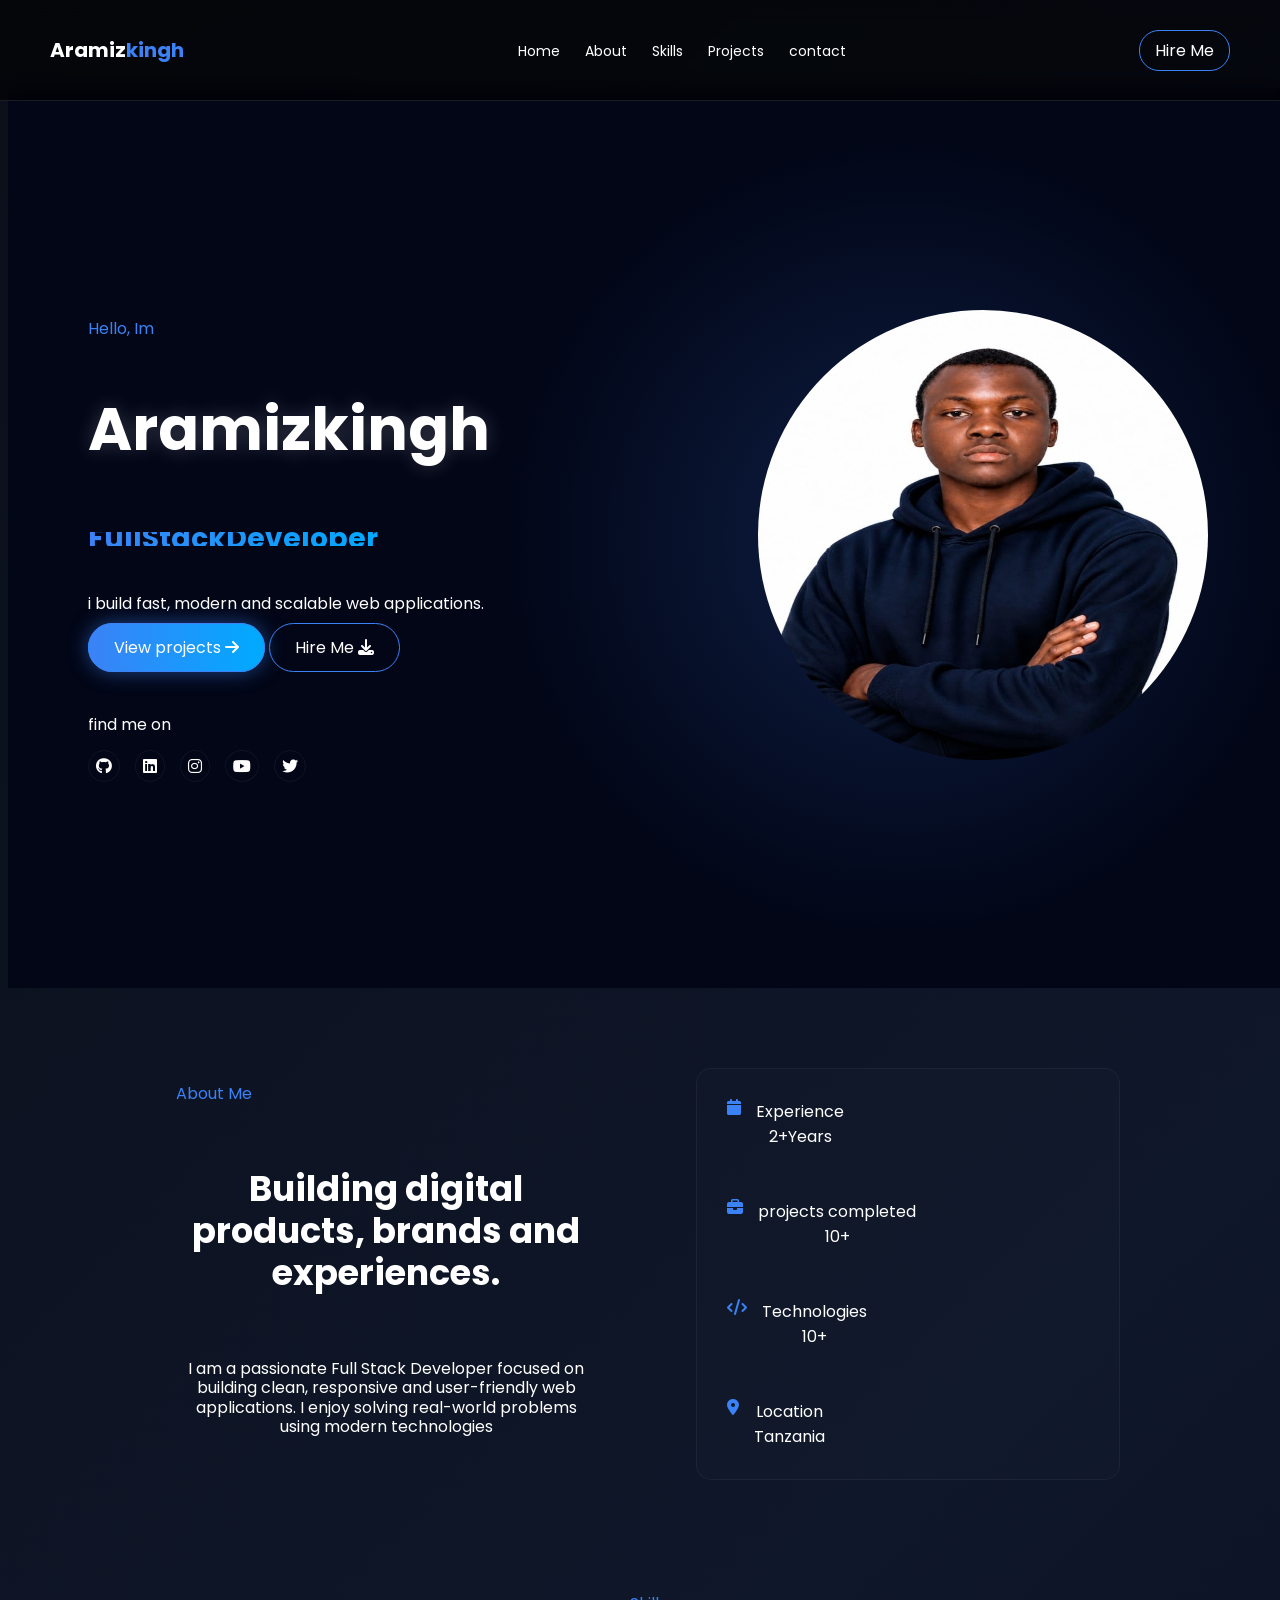
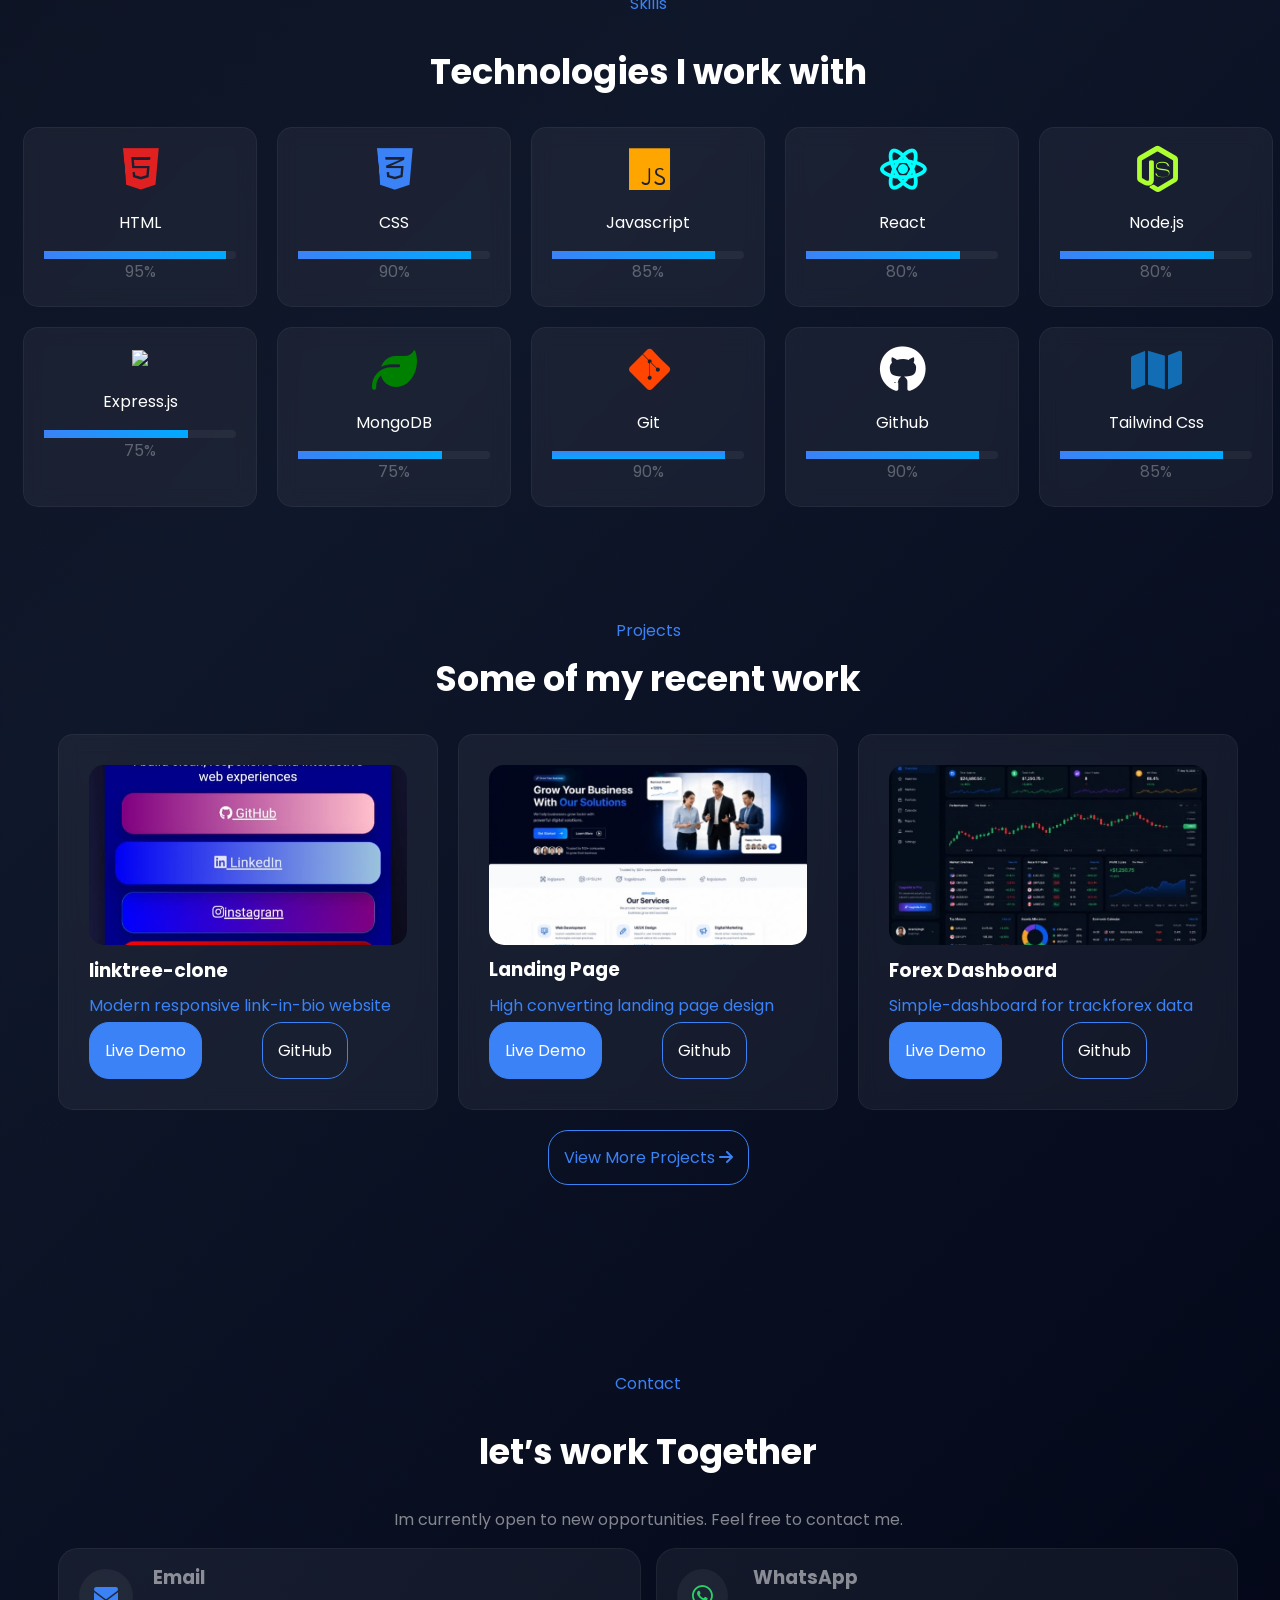
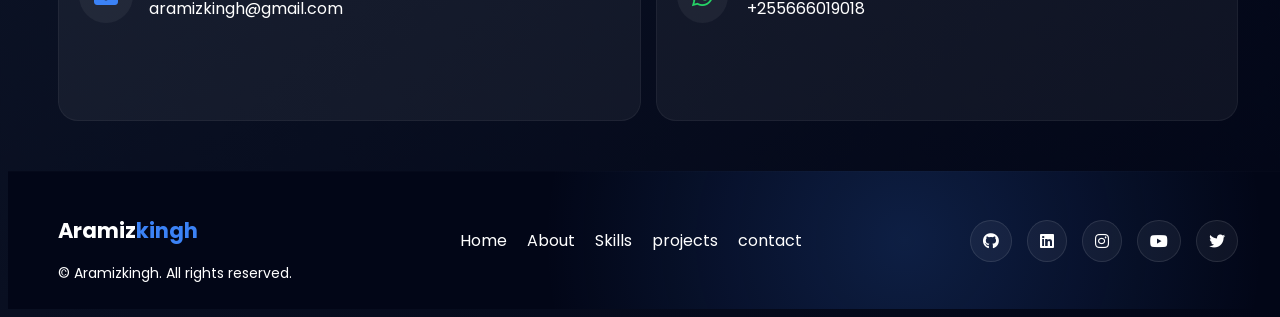
==== index.html @ c366fce4 "modified: index.html,modified:style.css" ====
<!doctype html>
<html lang="en">
    <head>
    <meta charset="UTF-8">
    <meta name="viewport" content="width=device-width, initial-scale=1.0">
    <link rel="stylesheet" href="https://cdnjs.cloudflare.com/ajax/libs/font-awesome/6.5.0/css/all.min.css">
    <title>Aramizkingh portfolio website</title>
    <link rel="stylesheet" href="style.css">
    <link href="https://fonts.googleapis.com/css2?family=Poppins:wght@300;400;600;700&display=swap" rel="stylesheet">
    </head>
<body>
    <!--HEADER SECTION-->
        <header class="navbar">
            <div class="name">
                <h3 id="name-nav">Aramiz<span>kingh</span></h3>
            </div>
            <nav>
                <ul class="links">
                    <li><a href=".hero-content">Home</a></li>
                    <li><a href=".about-Me">About</a></li>
                    <li><a href=".skill-section">Skills</a></li>
                    <li><a href=".projects-section">Projects</a></li>
                    <li><a href=".myContacts">contact</a></li>
                </ul>
            </nav>
            <div class="hireme">
                <a href="#">Hire Me</a>
            </div>
        </header>
    <!--HERO SECTION-->
    <section class="hero-section">
        <div class="hero-content">
            <p id="first">Hello, Im</p>
            <h1>Aramizkingh</h1>
            <h2><span>Full<span>Stack</span>Developer</span></h2>
            <p id="second">i build fast, modern and scalable web applications.</p>
            <div class="buttons">
            <a href=".projects-section" target="_blank" rel="noopener noreferrer" id="view-project">View projects <i class="fas fa-arrow-right"></i></a>
            <a href=".myContacts" target="_blank" rel="noopener noreferrer" id="hire">Hire Me <i class="fas fa-download"></i></a>
            </div>
            <p class="findme">find me on</p>
            <div class="icons">
            <i class="fab fa-github"></i> 
            <i class="fab fa-linkedin"></i>
            <i class="fab fa-instagram"></i>
            <i class="fab fa-youtube"></i>
            <i class="fab fa-twitter"></i>
            </div>
        </div>
        <div id="myphoto">
            <div class="orbit"></div>
            <div class="dot dot1"></div>
            <div class="dot dot2"></div>
            <img src="image/profile.png"  alt="profile photo">
        </div>
    </section>
    <!--ABOUT ME SECTION-->
    <section class="about-Me">
        <div class="aboutMe-information">
            <p id="firstp">About Me</p>
            <h2>Building digital products, brands and experiences.</h2>
            <p id="secondp">I am a passionate Full Stack Developer focused on building clean, responsive and user-friendly web applications. I enjoy solving real-world problems using modern technologies</p>
        </div>
        <div class="addition-information">
            <div id="experience">
                <a href="#"><i class="fas fa-calendar"></i><span>Experience <br> 2+Years</span></a>
            </div>
            <div id="projects completed">
                <a href="#"><i class="fas fa-briefcase"></i><span>projects completed <br>10+</span></a>
            </div>
            <div id="Technologies">
                <a href="#"><i class="fas fa-code"></i><span>Technologies<br> 10+</span></a>
            </div>
            <div id="Location">
                <a href="#"><i class="fas fa-map-marker-alt"></i><span>Location<br> Tanzania</span></a>
            </div>
        </div>
    </section>
    <!--SKILLS SECTION-->
    <section class="skill-section">
        <div class="skills layout">
            <p id="openskills">Skills</p>
            <h2 id="h2">Technologies I work with</h2>
        </div>
        <div class="setOfMySkills">
            <div class="skill">
                <i class="fab fa-html5" id="html"></i>
                <p>HTML</p>
                <div class="progress-bar">
                    <div class="html-progress"></div>
                </div>
                <span class="value">95%</span>
            </div>
            <div class="skill">
                <i class="fab fa-css3-alt" id="css"></i>
                <p>CSS</p>
                <div class="progress-bar">
                    <div class="css-progress"></div>
                </div>
                <span class="value">90%</span>
            </div>
            <div class="skill">
                <i class="fab fa-js" id="js"></i>
                <p>Javascript</p>
                <div class="progress-bar">
                    <div class="js-progress"></div>
                </div>
                <span class="value">85%</span>
            </div>
            <div class="skill">
                <i class="fab fa-react" id="react"></i>
                <p>React</p>
                <div class="progress-bar">
                    <div class="react-progress"></div>
                </div>
                <span class="value">80%</span>
            </div>
            <div class="skill">
                <i class="fab fa-node-js" id="node-js"></i>
                <p>Node.js</p>
                <div class="progress-bar">
                    <div class="nodejs-progress"></div>
                </div>
                <span class="value">80%</span>
            </div>
            <div class="skill">
                <img src="https://cdn.jsdelivr.net/gh/devicons/devicon/icons/express/express-original.svg" width="30" id="express">
                <p>Express.js</p>
                <div class="progress-bar">
                    <div class="expressjs-progress"></div>
                </div>
                <span class="value">75%</span>
            </div>
            <div class="skill">
                <i class="fas fa-leaf" id="mongodb"></i>
                <p>MongoDB</p>
                <div class="progress-bar">
                    <div class="mongodb-progress"></div>
                </div>
                <span class="value">75%</span>
            </div>
            <div class="skill">
                <i class="fab fa-git-alt" id="git-alt"></i>
                <p>Git</p>
                <div class="progress-bar">
                    <div class="g-progress"></div>
                </div>
                <span class="value">90%</span>
            </div>
            <div class="skill">
                <i class="fab fa-github" id="github"></i>
                <p>Github</p>
                <div class="progress-bar">
                    <div class="github-progress"></div>
                </div>
                <span class="value">90%</span>
            </div>
            <div class="skill">
                <i class="fas fa-map" id="tailwind"></i>
                <p>Tailwind Css</p>
                <div class="progress-bar">
                    <div class="tailwind-progress"></div>
                </div>
                <span class="value">85%</span>
            </div>
        </div>
    </section>
    <!--PROJECTS SECTION-->
    <section class="projects-section">
        <p>Projects</p>
        <h2 class="top" >Some of my recent work</h2>
         <div class="MyProjects">
            <div class="project">
                <img src="image/myphoto.jpeg" class="photo">
                <div class="projects-layout">
                    <h3>linktree-clone</h3>
                    <p class="project-p">Modern responsive link-in-bio website</p>
                </div>
                <div class="projects-button">
                    <a href="#" class="livedemo-button">Live Demo</a>
                    <a href="#" id="github-button">GitHub</a>
                </div>
            </div>
            <div class="project">
                <img src="image/landing-page.jpeg" class="photo">
                <div class="projects-layout">
                    <h3>Landing Page</h3>
                    <p class="project-p">High converting landing page design</p>
                </div>
                <div class="projects-button">
                    <a href="#" class="livedemo-button">Live Demo</a>
                    <a href="#" id="github-button">Github</a>
                </div>
            </div>
            <div class="project">
                <img src="image/forex-dashboard.jpeg" class="photo">
                <div class="projects-layout">
                    <h3>Forex Dashboard</h3>
                    <p class="project-p">Simple-dashboard for trackforex data</p>
                </div>
                <div class="projects-button">
                    <a href="#" class="livedemo-button">Live Demo</a>
                    <a href="#" id="github-button">Github</a>
                </div>
            </div>
         </div>
         <div class="moreProjects">
         <a href="#">View More Projects <i class="fas fa-arrow-right"></i></a>
         </div>
    </section>
    <!--CONTACT SECTION-->    
    <section class="myContacts">
        <p id="contactp">Contact</p>
        <div class="contact-layout">
            <h2>let′s work Together</h2>
            <p>Im currently open to new opportunities. Feel free to contact me.</p>
        </div>
        <div class="contact-info">
            <div class="contact">
                <a href="#">
                    <i class="fas fa-envelope" id="envelope"></i>
                <div class="information">
                <h3  id="email">Email</h3>
                <p id="p">aramizkingh@gmail.com</p>
                </div>
                </a>
            </div>
            <div class="contact">
                <a href="#">
                    <i class="fab fa-whatsapp" id="whatsapp"></i>
                <div class="information">
                <h3 id="number">WhatsApp</h3>
                <p id="p">+255666019018</p>
                </div>
                </a>
            </div>
        </div>
    </section>
    <!--FOOTER SECTION-->
    <section class="footer">
        <div class="right-footer">
            <h2>Aramiz<span class="genious">kingh</span></h2>
            <footer>
                &copy Aramizkingh. All rights reserved.
            </footer>
        </div>
        <div class="middle-footer">
            <p>Home</p>
            <p>About</p>
            <p>Skills</p>
            <p>projects</p>
            <p>contact</p>
        </div>
        <div class="footer-icons">
            <i class="fab fa-github" class="icon"></i>
            <i class="fab fa-linkedin" class="icon"></i>
            <i class="fab fa-instagram" class="icon"></i>
            <i class="fab fa-youtube" class="icon"></i>
            <i class="fab fa-twitter" class="icon"></i>
        </div>
    </section>  
</body>
</html>
---- style.css ----
*{
    box-sizing:border-box;
}
body{
    background:linear-gradient(135deg,#0b0f1a,#0f172a,#020617);
    color:white;
    justify-content: center;
    align-items: center;
    overflow-x: hidden;
    text-align: center;
    font-family:'poppins',sans-serif;
    width:100%;
    padding-top: 80px;
}
/*HEADER SECTION*/
.navbar{
    display:flex;
    justify-content: space-between;
    width: 100%;
    position: fixed;
    top:0;
    left:0;
    align-items: center;
    z-index: 1000;
    background: rgba(0,0,0,0.6);
    backdrop-filter: blur(10px);
    padding: 15px 50px;
    border-bottom: 1px solid rgba(255,255,255,0.1);
}
#name-nav{
    font-size:20px;
    font-weight: bold;
    color:white;
}
#name-nav span{
    color:#3b82f6;
}
.links{
    display: flex;
    list-style: none;
    gap:25px
}
.links a{
    text-decoration: none;
    color:white;
    transition: 0.3s;
    font-size:14px;
}
.links a:hover{
    color: #3b82f6;
    text-decoration: underline;
}
.hireme a{
    text-decoration: none;
    color: white;
    border: 1px solid #3b82f6;
    border-radius: 20px;
    padding:8px 15px;
}
.hireme a:hover{
    background-color: #3b82f6;
}
/*HERO SECTION*/
.hero-section{
    position:relative;
    width:100%;
    min-height: 100vh;
    display:flex;
    justify-content: space-between;
    background:radial-gradient(circle at 70% 50%, rgba(59,130,246,0.2),transparent 40%),#020617;
    padding:0 80px;
    align-items: center;
}
.hero-content{
    width: 50%;
    display: flex;
    flex-direction: column;
    align-items: flex-start;
    line-height: 0.5;
    gap: 15px;
    position:relative;
    z-index:2;
}
.hero-content p{
    max-width: 500px;
}
#first{
    color:#3b82f6;
}
.hero-content h1{
    font-size: 60px;
    font-weight: 700;
    color: white;
    text-shadow: 0 0 20px rgba(255,255,255,0.2);
}
.hero-section h2{
    font-size:28px;
    background: linear-gradient(90deg,#3b82f6,#00aaff);
    -webkit-background-clip: text;
    -webkit-text-fill-color: transparent;
}
#second{
    opacity: 70px;
}
.buttons a{
    gap:15px;
    border:1px solid #3b82f6;
    text-decoration: none;
    color:white;
    padding: 12px 25px;
    border-radius: 25px;
}
#view-project{
    color:white;
    background:linear-gradient(90deg,#3b82f6,#00aaff);
    box-shadow: 0 0 20px rgba(59,130,246,0.5);
    transition: 0.3s;
}
#view-project:hover{
    transform: scale(1.05);
}
#hire:hover{
    background-color: #3b82f6;
}
.findme{
    position:relative;
    top:35px;
}
.icons{
    display:flex;
    gap:15px;
    position: relative;
    top:15px;
    margin-top: 10px;
}
.icons i{
    border-radius: 50%;
    border: 1px solid rgba(255,255,255,0.05);
    padding:7px;
}
#myphoto img{
    overflow: hidden;
    width: 450px;
    height: 450px;
    border-radius: 50%;
    position:relative;
}

/*ABOUT ME SECTION*/
.about-Me{
    display:flex;
    justify-content: space-between;
    min-height:100%;
    padding: 80px 10%;
    max-width: 1200px;
    margin:auto;
    gap:100px;
}
.aboutMe-information{
    width:50%;
    display: flex;
    flex-direction: column;
    align-items: flex-start;
    line-height: 1.2;
    gap:20px;
}
.aboutMe-information h2{
font-size: 35px;
}
#firstp{
    color:#3b82f6;
}
.addition-information {
    display: flex;
    flex-direction:column;
    align-items:flex-start;
    gap:20px;
    background: rgba(255,255,255,0.01);
    backdrop-filter: blur(0px);
    -webkit-backdrop-filter:blur(80px);
    border-radius: 15px;
    padding: 15px;
    width: 50%;
    height: 50%;
    border:1px solid rgba(255,255,255,0.05);
}
.addition-information a{
    display: flex;
    gap: 15px;
    padding: 15px;
    text-decoration: none;
    color:#3b82f6;
}
span{
    color:white;
}
/*SKILLS SECTION*/
.skill-section{
    height: 100%;
    padding: 15px;
}
#openskills{
    color:#3b82f6;
}
.setOfMySkills{
    display:grid;
    grid-template-columns:repeat(5,1fr);
    gap: 20px;
}
.skill{
    background: rgba(255,255,255,0.05);
    backdrop-filter: blur(10px);
    padding:20px;
    border-radius: 15px;
    text-align: center;
    color:white;
    border: 1px solid rgba(255,255,255,0.05);
    min-height: 180px;
}
#h2{
    font-size: 35px;
}
#html{
    color: rgb(225, 33, 33);
    font-size: 45px;
    font-weight: bolder;
}
#css{
    color:#3b82f6;
    font-size: 45px;
    font-weight: bolder;
}
#js{
    color:orange;
    font-size: 45px;
    font-weight: bolder;
}
#react{
    color:aqua;
    font-size: 45px;
    font-weight: bolder;
}
#node-js{
    color:greenyellow;
    font-size: 45px;
    font-weight: bolder;
}
 #mongodb{
    color: green;
    font-size: 45px;
    font-weight: bolder;
 }
 #git-alt{
    color:orangered;
    font-size:45px;
    font-weight:bolder;
 }
 #github{
    color:white;
    font-size:45px;
    font-weight:bolder;
 }
 #tailwind{
    color:rgba(19, 114, 188, 0.952);
    font-size:45px;
    font-weight: bolder;
 }
 .progress-bar{
    width:100%;
    height:8px;
    background: rgba(255,255,255,0.05);
    border-radius:20px;
 }
 .html-progress{
    background:linear-gradient(90deg,#3b82f6,#00aaff);
    height: 100%;
    width:95%
 }
 .css-progress{
    background:linear-gradient(90deg,#3b82f6,#00aaff);
    height:100%;
    width:90%;
 }
 .js-progress{
    background:linear-gradient(90deg,#3b82f6,#00aaff);
    height:100%;
    width:85%;
 }
 .react-progress{
    background:linear-gradient(90deg,#3b82f6,#00aaff);
    height:100%;
    width:80%;
 }
 .nodejs-progress{
    background:linear-gradient(90deg,#3b82f6,#00aaff);
    height:100%;
    width:80%;
 }
 .expressjs-progress{
    background:linear-gradient(90deg,#3b82f6,#00aaff);
    height:100%;
    width:75%;
 }
 .mongodb-progress{
    background:linear-gradient(90deg,#3b82f6,#00aaff);
    height:100%;
    width:75%;
 }
 .g-progress{
    background:linear-gradient(#3b82f6,#00aaff);
    height:100%;
    width:90%;
 }
 .github-progress{
    background: linear-gradient(90deg,#3b82f6,#00aaff);
    height: 100%;
    width:90%;
 }
 .tailwind-progress{
    background:linear-gradient(90deg,#3b82f6,#00aaff);
    height: 100%;
    width: 85%;
 }
 .value{
    color:rgba(255,255,255,0.3);
 }
 /*PROJECT SECTION*/
 .projects-section p{
    color:#3b82f6;
 }
 .projects-section h2{
    font-size:35px;
 }
 .project{
    position: relative;
    background: rgba(255,255,255,0.05);
    backdrop-filter: blur(10px);
    padding:30px;
    border-radius:15px;
    border:1px solid rgba(255,255,255,0.05);
    bottom: 20px;
 }
 .MyProjects{
    display: grid;
    grid-template-columns: repeat(3,1fr);
    gap:20px;
 }
 .projects-button a{
    text-decoration: none;
    color: white;
    border:1px solid #3b82f6;
    border-radius: 20px;
    padding: 15px;
 }
 .projects-button{
    display: flex;
    gap: 60px;
 }
 .projects-layout{
    display:flex;
    flex-direction: column;
    align-items: flex-start;
    line-height: 0;
 }
 .moreProjects a{
    text-decoration:none;
    color:#3b82f6;
    border:solid 1px #3b82f6;
    border-radius:20px;
    padding:15px;
 }
 .moreProjects{
    position: relative;
    margin-top: 30px;
    bottom: 15px;
 }
.projects-section{
    margin-top: 30px;
    padding: 50px;
}
.livedemo-button{
    background-color: #3b82f6;
    padding: 15px;
    border-radius: 20px;
}
.photo{
    width:100%;
    border-radius: 15px;
    height: 180px;
    object-fit: cover;
}
.top{
    position: relative;
    bottom:20px;
}
/*CONTACT SECTION*/
.myContacts{
    margin-top: 70px;
    padding: 50px;
}
#contactp{
    color: #3b82f6;
}
.contact-layout h2{
    font-size:35px;
    text-align: center;
}
.contact-layout p{
    color:rgba(255,255,255,0.5);
    opacity: 0.7px;
    text-align: center;
}
.contact a{
    background: rgba(255,255,255,0.05);
    display: flex;
    flex-direction: column;
    align-items: flex-start;
    color: white;
    text-decoration: none;
    padding: 20px;
    border-radius: 20px;
    border:1px solid rgba(255,255,255,0.05);

}
.contact-info{
    display: grid;
    grid-template-columns: repeat(2,1fr);
    gap:15px;
}
#envelope,#whatsapp{
font-size: 24px;
padding: 15px;
border-radius: 50%;
background: rgba(255,255,255,0.05);
position: relative;
}
#envelope{
    color:#3b82f6;
}
#whatsapp{
    color:#25d366;
}
.information{
    position: relative;
    text-align: center;
    padding-left: 70px;
    bottom: 70px;
    line-height: 0.7;
}
#email{
    padding-right: 135px;
    color: rgba(255,255,255,0.5);
}
#number{
    color: rgba(255,255,255,0.5);
}
/*FOOTER SECTION*/
.right-footer{
    display:flex;
    flex-direction: column;
    align-items: flex-start;
    margin-bottom: 0;
    justify-content: left;
    font-size: 14px;
}
.middle-footer{
    display: flex;
    gap:20px;
    justify-content: center;
    margin-bottom: 0;
    text-align: center;
}
.footer{
    backdrop-filter: blur(10px);
    border-top: 1px solid rgba(255,255,255,0.01);
    display: flex;
    justify-content: space-between;
    bottom: 0;
    padding: 25px 50px;
    margin-bottom: 0; background:radial-gradient(circle at 70% 50%, rgba(59,130,246,0.2),transparent 40%),#020617;
    align-items: center;
}
.genious{
    color:#3b82f6;
}
.footer-icons{
    display: flex;
    gap:15px;
}
.footer-icons i{
    border-radius: 50%;
    background: rgba(255,255,255,0.05);
    border:1px solid rgba(255,255,255,0.1);
    padding: 12px;
    font-size: 16px;
}
/*RESPONSIVENESS-DESIGN*/
@media(max-width:768px){
    /*navbar*/
    .navbar{
        flex-wrap: wrap;
        padding:5px 10px;
        flex-direction: column;
        width: 100%;
        line-height: 1px;
    }
    #name-nav{
        position:relative;
        right:95px;
    }
    .hireme a{
        position:relative;
        bottom: 56px;
        left: 137px;
        overflow:hidden;
    }
    /*HERO SECTION*/
    .hero-section{
        flex-wrap: wrap;
        padding:20px;
        height: 40vh;
    }
    .hero-content{
        gap:2px;
        display: flex;
        flex-direction: column;
    }
    .hero-content h1{
        font-size:30px;
    }
    .hero-content h2{
        position:relative;
        font-size:20px;
        font-family: sans-serif;
        bottom:20px;
    }
    #second{
        position:relative;
        bottom: 40px;
        line-height: 1.2;
    }
    .buttons a{
        display: grid;
    }
    #hire{
        position:relative;
        left:170px;
        bottom:65px;
    }
    #myphoto img{
        position:relative;
        width: 200px;
        bottom:500px;
        left:200px;
    }
    /*ABOUT-ME SECTION*/
    .about-Me{
        flex-wrap:wrap;
        padding: 20px 5%;
    }
    .aboutMe-information{
        position: relative;
        width: 100%;
    }
    .addition-information{
        width: 100%;
    }
    /*SKILLS SECTION*/
    .setOfMySkills{
        display: grid;
        grid-template-columns: repeat(2,1fr);
    }
    /*PROJECTS SECTION*/
    .MyProjects{
        display:grid;
        grid-template-columns:1fr;
    } 
    .project-p{
        line-height:1.1;
    } 
    .project{
        width:300px;
    }
    /*CONTACT SECTION*/
    .myContacts{
        padding: 10px;
        margin-top:30px;
    }
    .contact a{
        padding: 0.1px;
    }
    .contact-info{
        display: grid;
        grid-template-columns: 1fr;
        width: 95%;
    }
    /*FOOTER SECTION*/
    .footer{
        padding:5px 10px;
        flex-wrap: wrap;
        line-height: 0.5;
        font-size: xx-small;
    }
    .footer-icons{
        gap:9px;
    }
    .footer-icons i{
        position:relative;
        font-size:7px;
        padding: 6px;
        left: 200px;
    }
    .right-footer{
        position:relative;
        top: 20px;
        font-size: 7px;
    }
    .middle-footer{
        position: relative;
        right:70px;
    }
    #envelope,#whatsapp{
        position:relative;
        top:20px;
        left:10px;
    }
    #email,#number{
        position:relative;
        top:20px;
    }
    #p{
        position:relative;
        top:20px;
    }
    }
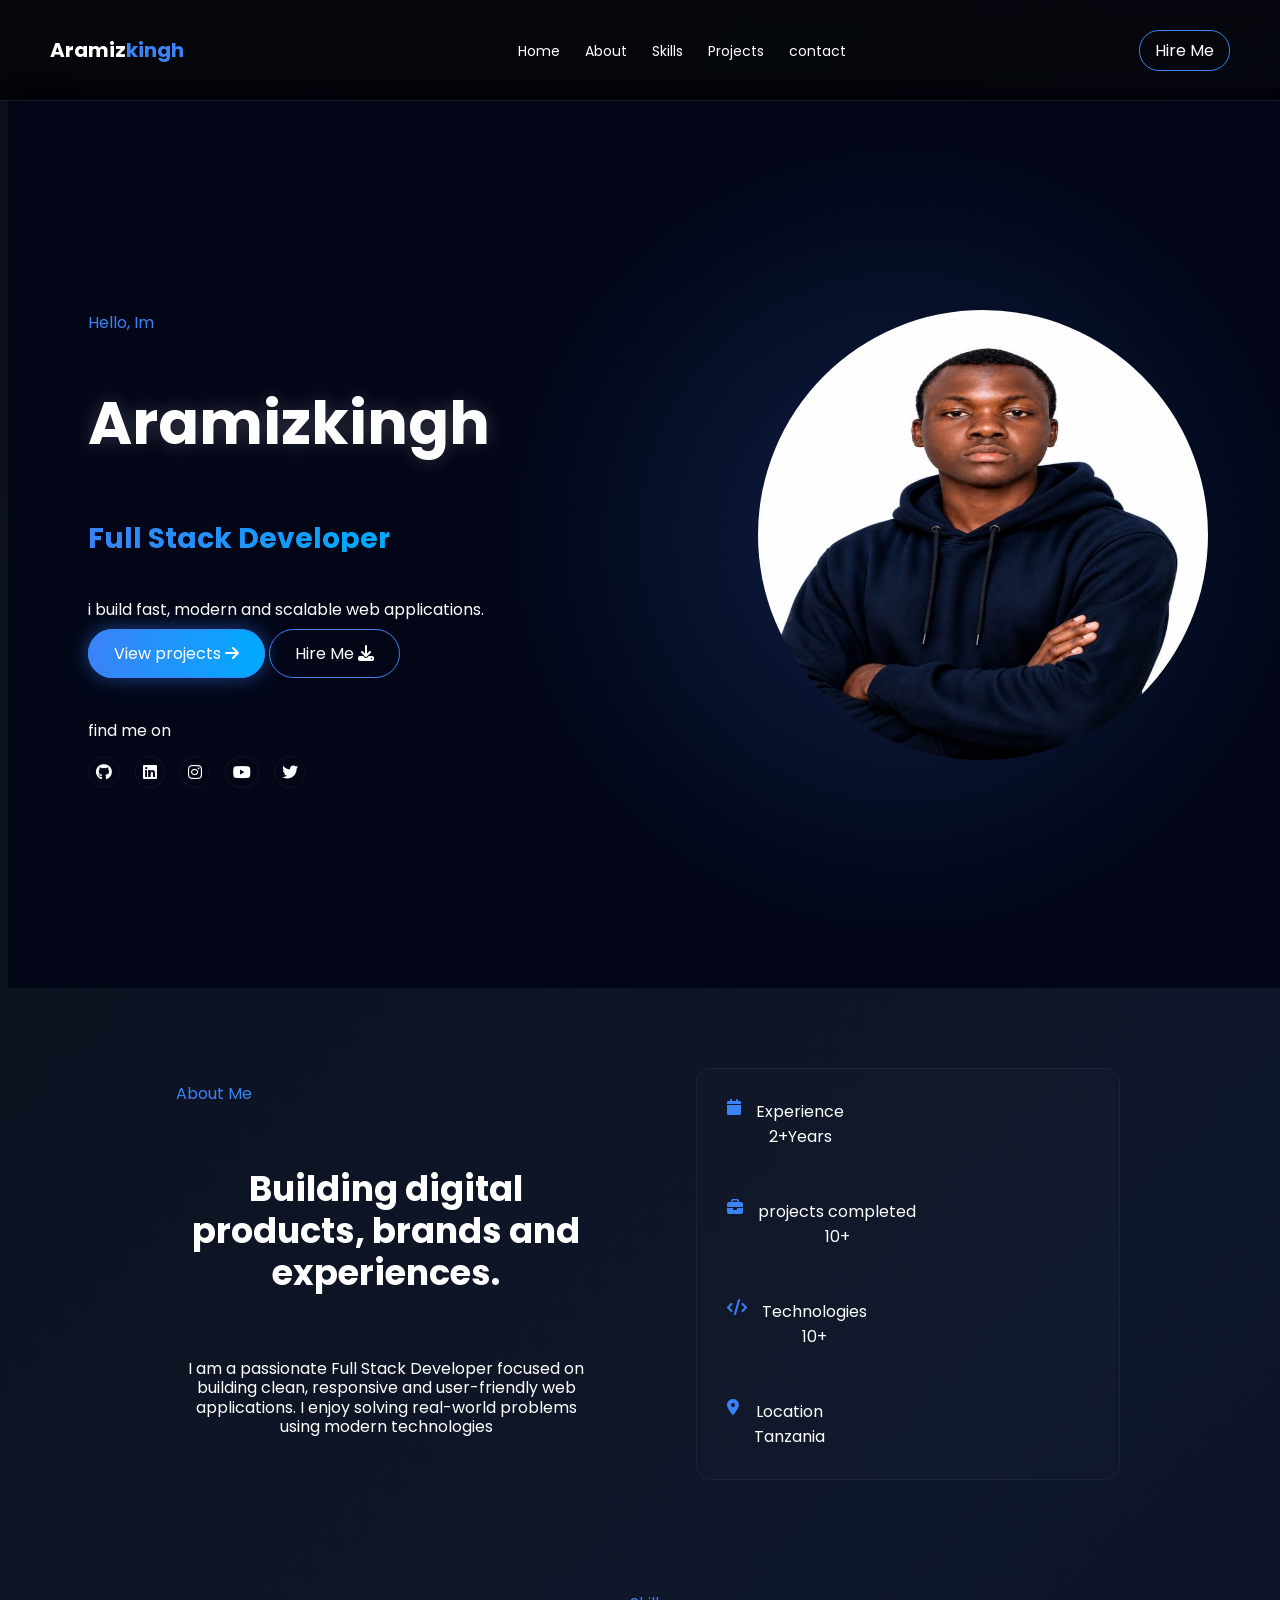
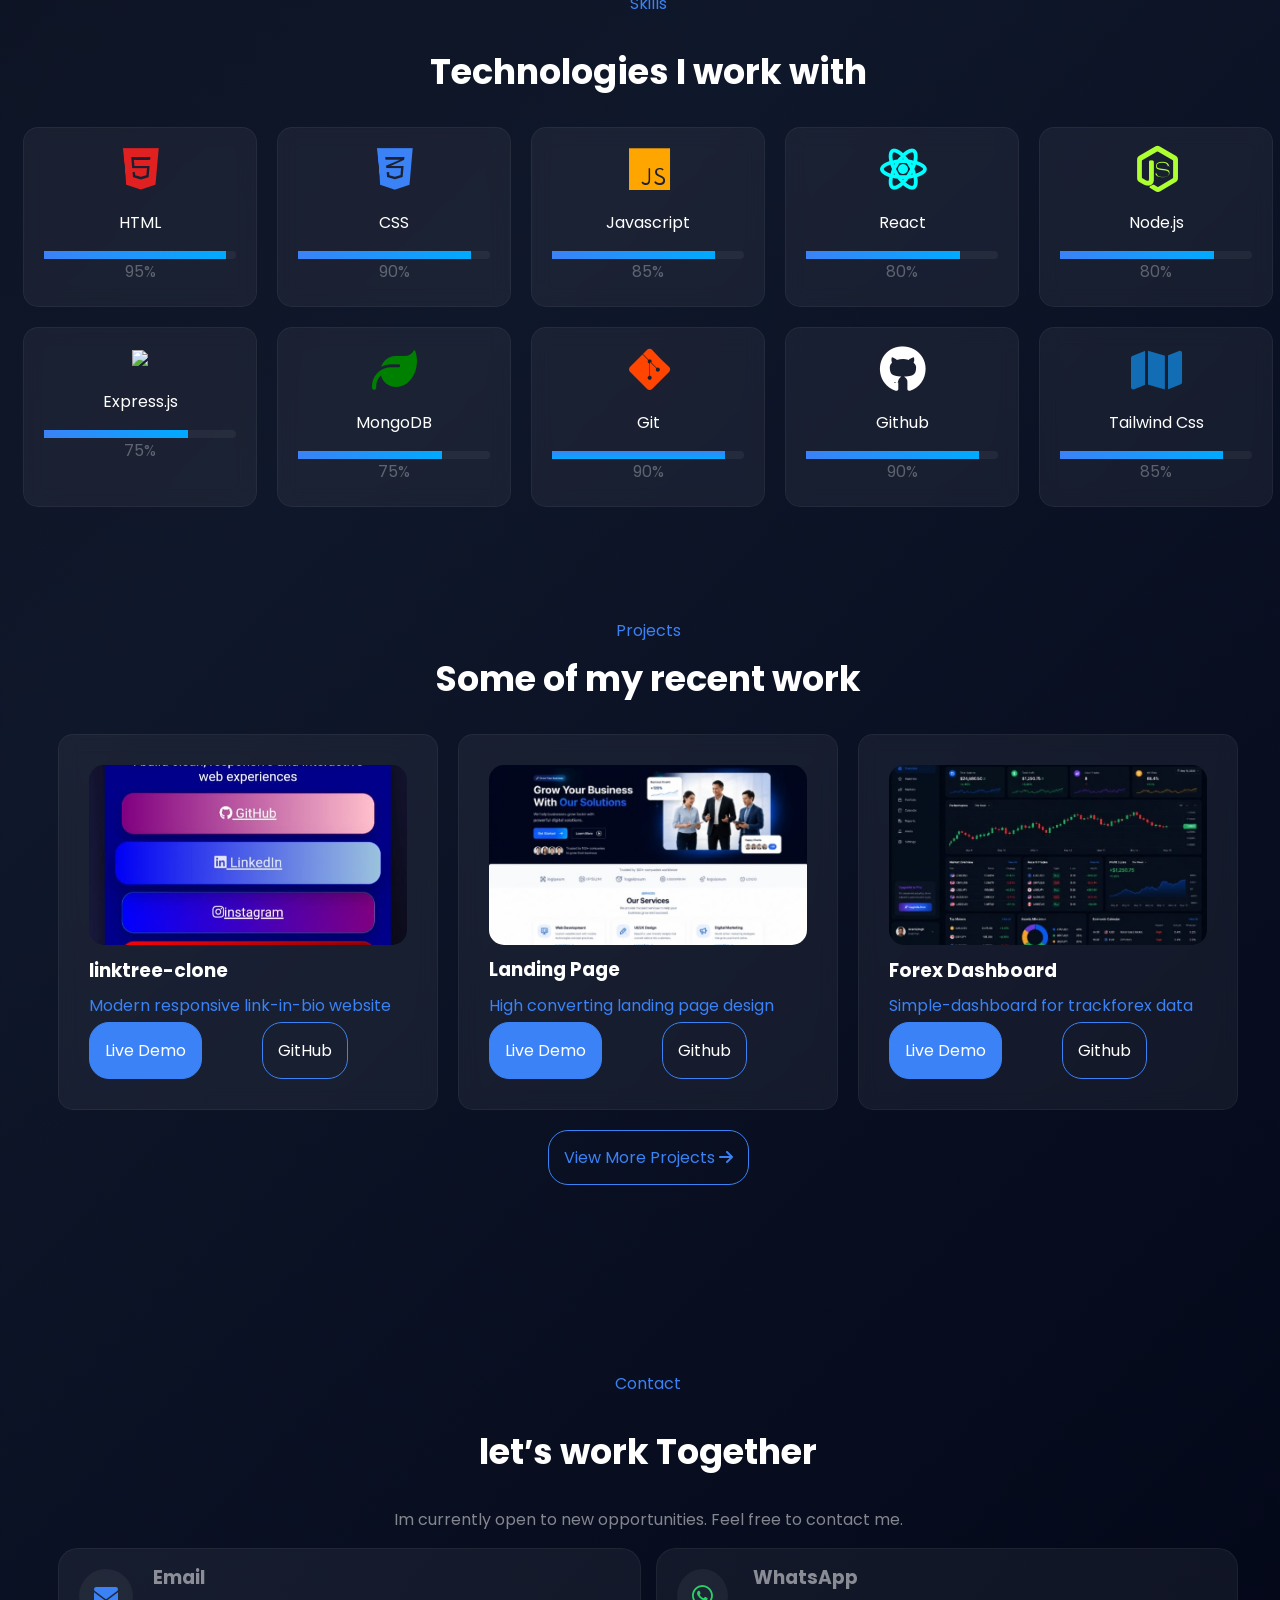
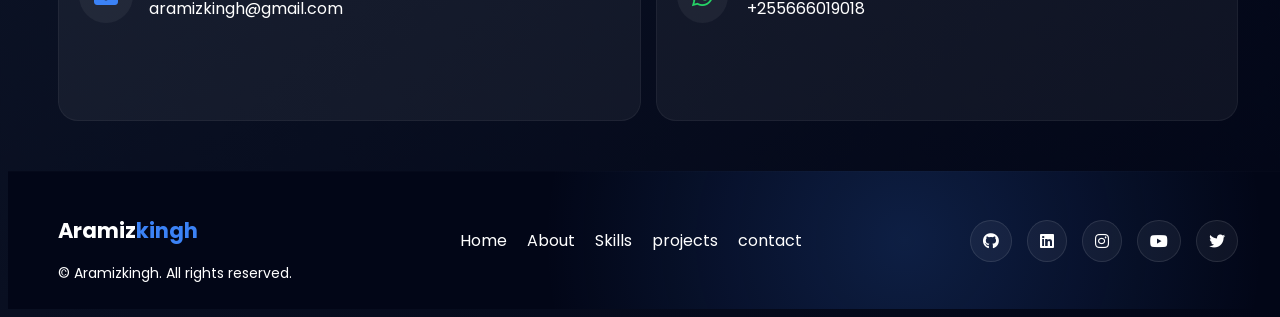
==== commit 5a502a7f: "modified:index.html the header full stack developer and style.css the style of the header full stack" ====
--- a/index.html
+++ b/index.html
@@ -32,13 +32,13 @@
         <div class="hero-content">
             <p id="first">Hello, Im</p>
             <h1>Aramizkingh</h1>
-            <h2><span>Full<span>Stack</span>Developer</span></h2>
+            <h2><span>Full Stack Developer</span></h2>
             <p id="second">i build fast, modern and scalable web applications.</p>
             <div class="buttons">
             <a href=".projects-section" target="_blank" rel="noopener noreferrer" id="view-project">View projects <i class="fas fa-arrow-right"></i></a>
             <a href=".myContacts" target="_blank" rel="noopener noreferrer" id="hire">Hire Me <i class="fas fa-download"></i></a>
             </div>
-            <p class="findme">find me on</p>
+            <p class="findme"><span id="find">find me on</span></p>
             <div class="icons">
             <i class="fab fa-github"></i> 
             <i class="fab fa-linkedin"></i>
--- a/style.css
+++ b/style.css
@@ -98,6 +98,8 @@
     background: linear-gradient(90deg,#3b82f6,#00aaff);
     -webkit-background-clip: text;
     -webkit-text-fill-color: transparent;
+    font-weight:600px;
+    padding: 6px 0;
 }
 #second{
     opacity: 70px;
@@ -495,7 +497,8 @@
     font-size: 16px;
 }
 /*RESPONSIVENESS-DESIGN*/
-@media(max-width:768px){
+/*large phones*/
+@media(max-width:528px){
     /*navbar*/
     .navbar{
         flex-wrap: wrap;
@@ -506,24 +509,39 @@
     }
     #name-nav{
         position:relative;
-        right:95px;
+        right: 100px;
+    }
+    .links{
+        position:relative;
+        right:17px;
     }
     .hireme a{
         position:relative;
         bottom: 56px;
-        left: 137px;
+        left: 130px;
         overflow:hidden;
     }
     /*HERO SECTION*/
     .hero-section{
         flex-wrap: wrap;
         padding:20px;
-        height: 40vh;
+        align-items: flex-start;
+        background:radial-gradient(circle at 70% 50%, rgba(59,130,246,0.2),transparent 40%),#020617;
     }
     .hero-content{
-        gap:2px;
+        position: relative;
+        width: 100%;
+        top: 250px;
         display: flex;
-        flex-direction: column;
+        align-items: flex-start;
+    }
+    .icons i{
+        position:relative;
+        bottom: 30px;
+    }
+    #find{
+        position:relative;
+        bottom:30px;
     }
     .hero-content h1{
         font-size:30px;
@@ -537,7 +555,8 @@
     #second{
         position:relative;
         bottom: 40px;
-        line-height: 1.2;
+        line-height:1.2;
+        right:20px
     }
     .buttons a{
         display: grid;
@@ -550,8 +569,9 @@
     #myphoto img{
         position:relative;
         width: 200px;
-        bottom:500px;
-        left:200px;
+        height: 200px;
+        bottom: 500px;
+        left: 70px;
     }
     /*ABOUT-ME SECTION*/
     .about-Me{
@@ -633,4 +653,151 @@
         top:20px;
     }
     }
-  
+   /*small-phones*/
+   @media(max-width:390px){
+    /*navbar*/
+    .navbar{
+        flex-wrap: wrap;
+        padding:5px 10px;
+        flex-direction: column;
+        width: 100%;
+        line-height: 1px;
+    }
+    #name-nav{
+        position: relative;
+        right: 100px;
+    }
+    .links{
+        position: relative;
+        right: 17px;
+    }
+    .hireme a{
+        position: relative;
+        bottom:56px;
+        left:130px;
+        overflow: hidden;
+    }
+    /*HERO SECTION*/
+    .hero-section{
+        flex-wrap: wrap;
+        padding:20px;
+        align-items: center; background:radial-gradient(circle at 70% 50%, rgba(59,130,246,0.2),transparent 40%),#020617;
+
+    }
+    .hero-content{
+        position:relative;
+        width:100%;
+        top: 230px;
+        display: flex;
+        align-items: flex-start;
+    }
+    .hero-content h1{
+        font-size: 30px;
+    }
+    .hero-content h2{
+        position:relative;
+        font-size: 20px;
+        font-family: sans-serif;
+        bottom:20px;
+    }
+    #second{
+        position: relative;
+        bottom:40px;
+        line-height: 1.2;
+        right: 20px;
+    }
+    .buttons a{
+        display: grid;
+    }
+    #hire{
+        position: relative;
+        left:170px;
+        bottom:65px;
+    }
+    #myphoto img{
+        position:relative;
+        width: 200px;
+        height: 200px;
+        bottom:500px;
+        left: 60px;
+    }
+    /*ABOUT-ME SECTION*/
+    .about-Me{
+        flex-wrap: wrap;
+        padding: 20px 5%;
+    }
+    .aboutMe-information{
+        position:relative;
+        width:100%;
+    }
+    .addition-information{
+        width:100%;
+    }
+    /*SKILLS SECTION*/
+    .setOfMySkills{
+        display: grid;
+        grid-template-columns:repeat(2,1fr);
+    }
+    /*PROJECT SECTION*/
+    .MyProjects{
+        display:grid;
+        grid-template-columns: 1fr;
+    }
+    .project-p{
+        line-height: 1.1;
+    }
+    .project{
+        width:300px;
+    }
+    /*CONTACT SECTION*/
+    .myContacts{
+        padding: 10px;
+        margin-top: 30px;
+    }
+    .contact a{
+        padding: 0.1px;
+    }
+    .contact-info{
+        display:grid;
+        grid-template-columns: 1fr;
+        width:95%;
+    }
+    /*FOOTER SECTION*/
+    .footer{
+        padding:5px 10px;
+        flex-wrap: wrap;
+        line-height: 0.5;
+        font-size:xx-small;
+    }
+    .footer-icons{
+        gap:9px;
+    }
+    .footer-icons i{
+        position: relative;
+        font-size: 7px;
+        padding:6px;
+        left:200px;
+    }
+    .right-footer{
+        position:relative;
+        top:20px;
+        font-size: 7px;
+    }
+    .middle-footer{
+        position:relative;
+        right:70px;
+    }
+    #envelope,#whatsapp{
+        position:relative;
+        top:20px;
+        left:10px;
+    }
+    #email,#number{
+        position:relative;
+        top:20px;
+    }
+    #p{
+        position:relative;
+        top:20px;
+    }
+    }
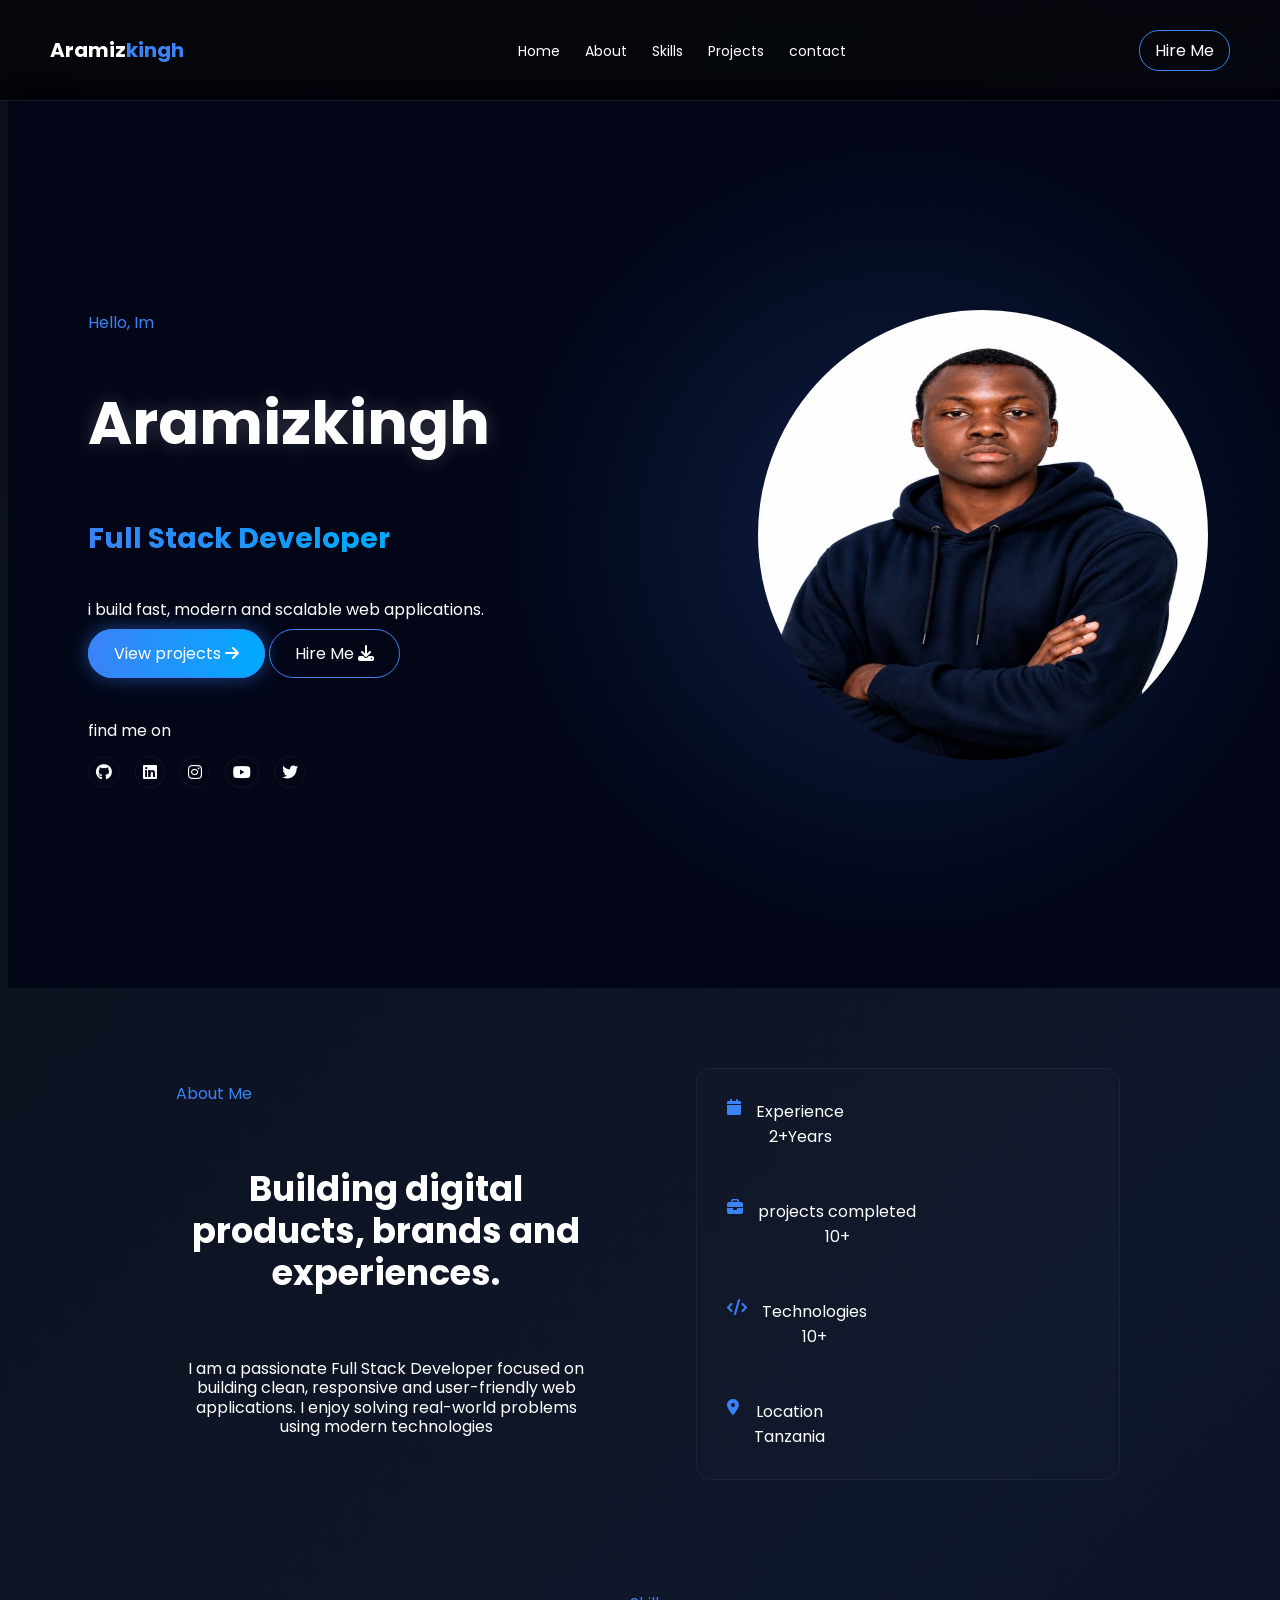
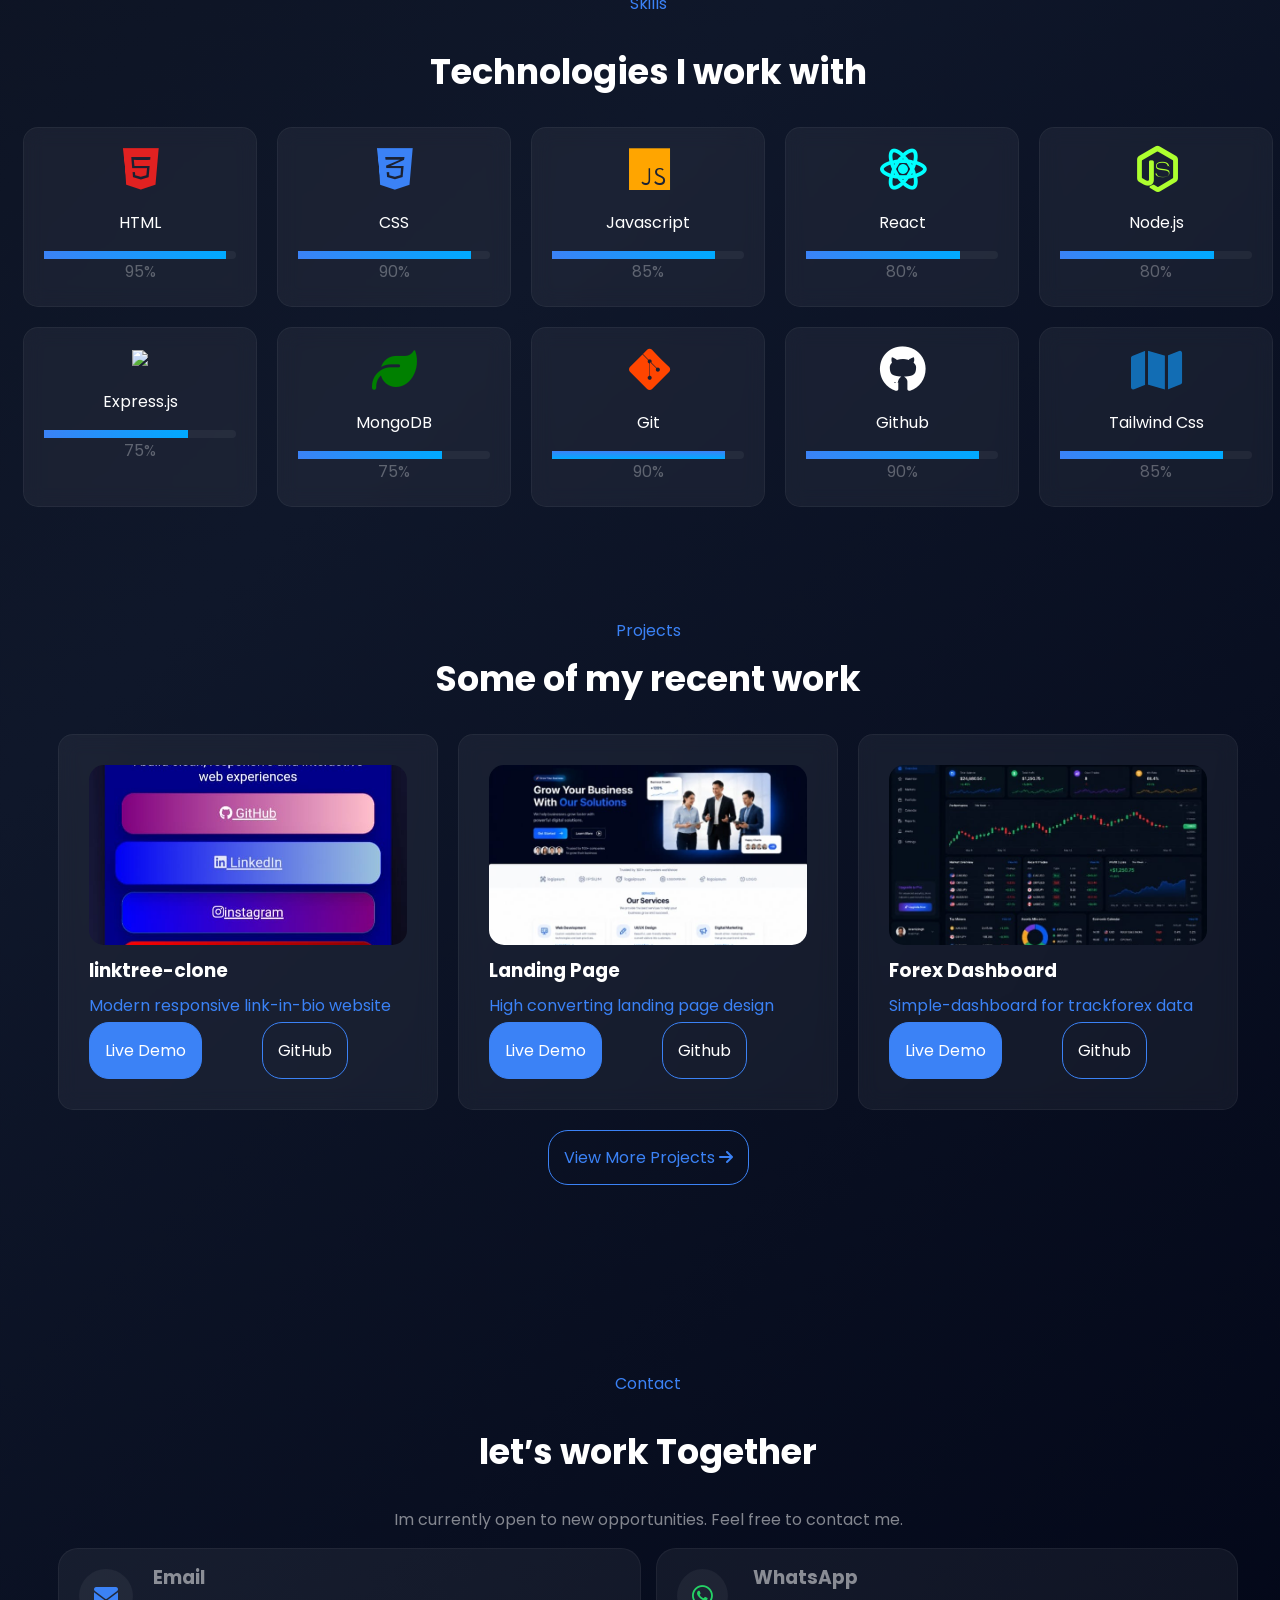
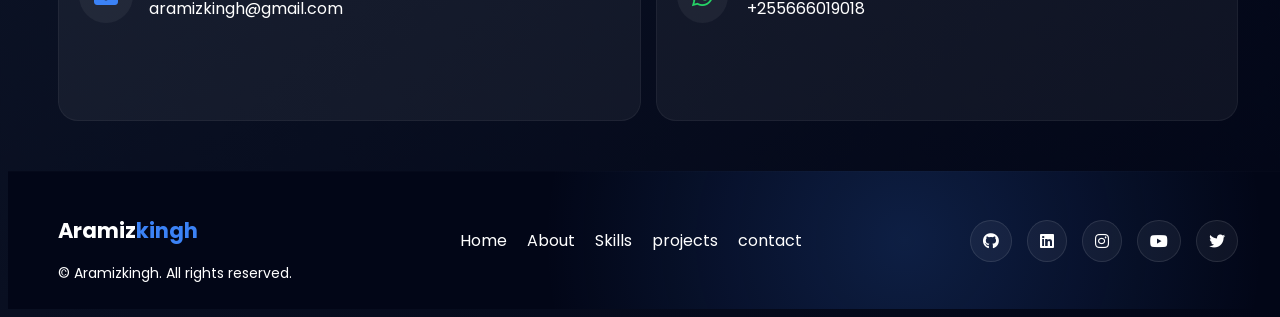
==== commit 2085782d: "Build and complete full responsive portfolio website" ====
--- a/index.html
+++ b/index.html
@@ -16,27 +16,27 @@
             </div>
             <nav>
                 <ul class="links">
-                    <li><a href=".hero-content">Home</a></li>
-                    <li><a href=".about-Me">About</a></li>
-                    <li><a href=".skill-section">Skills</a></li>
-                    <li><a href=".projects-section">Projects</a></li>
-                    <li><a href=".myContacts">contact</a></li>
+                    <li><a href="#hero-section">Home</a></li>
+                    <li><a href="#about-Me">About</a></li>
+                    <li><a href="#skill-section">Skills</a></li>
+                    <li><a href="#projects-section">Projects</a></li>
+                    <li><a href="#myContacts">contact</a></li>
                 </ul>
             </nav>
             <div class="hireme">
-                <a href="#">Hire Me</a>
+                <a href="#myContacts">Hire Me</a>
             </div>
         </header>
     <!--HERO SECTION-->
-    <section class="hero-section">
+    <section id="hero-section">
         <div class="hero-content">
             <p id="first">Hello, Im</p>
             <h1>Aramizkingh</h1>
             <h2><span>Full Stack Developer</span></h2>
             <p id="second">i build fast, modern and scalable web applications.</p>
             <div class="buttons">
-            <a href=".projects-section" target="_blank" rel="noopener noreferrer" id="view-project">View projects <i class="fas fa-arrow-right"></i></a>
-            <a href=".myContacts" target="_blank" rel="noopener noreferrer" id="hire">Hire Me <i class="fas fa-download"></i></a>
+            <a href="#projects-section" target="_blank" rel="noopener noreferrer" id="view-project">View projects <i class="fas fa-arrow-right"></i></a>
+            <a href="#myContacts" target="_blank" rel="noopener noreferrer" id="hire">Hire Me <i class="fas fa-download"></i></a>
             </div>
             <p class="findme"><span id="find">find me on</span></p>
             <div class="icons">
@@ -55,7 +55,7 @@
         </div>
     </section>
     <!--ABOUT ME SECTION-->
-    <section class="about-Me">
+    <section id="about-Me">
         <div class="aboutMe-information">
             <p id="firstp">About Me</p>
             <h2>Building digital products, brands and experiences.</h2>
@@ -77,7 +77,7 @@
         </div>
     </section>
     <!--SKILLS SECTION-->
-    <section class="skill-section">
+    <section id="skill-section">
         <div class="skills layout">
             <p id="openskills">Skills</p>
             <h2 id="h2">Technologies I work with</h2>
@@ -166,7 +166,7 @@
         </div>
     </section>
     <!--PROJECTS SECTION-->
-    <section class="projects-section">
+    <section id="projects-section">
         <p>Projects</p>
         <h2 class="top" >Some of my recent work</h2>
          <div class="MyProjects">
@@ -177,8 +177,8 @@
                     <p class="project-p">Modern responsive link-in-bio website</p>
                 </div>
                 <div class="projects-button">
-                    <a href="#" class="livedemo-button">Live Demo</a>
-                    <a href="#" id="github-button">GitHub</a>
+                    <a href="https://aramizkingh.github.io/linktree-clone/" class="livedemo-button">Live Demo</a>
+                    <a href="https://github.com/aramizkingh/linktree-clone" id="github-button">GitHub</a>
                 </div>
             </div>
             <div class="project">
@@ -188,8 +188,8 @@
                     <p class="project-p">High converting landing page design</p>
                 </div>
                 <div class="projects-button">
-                    <a href="#" class="livedemo-button">Live Demo</a>
-                    <a href="#" id="github-button">Github</a>
+                    <a href="project.html" class="livedemo-button">Live Demo</a>
+                    <a href="project.html" id="github-button">Github</a>
                 </div>
             </div>
             <div class="project">
@@ -199,8 +199,8 @@
                     <p class="project-p">Simple-dashboard for trackforex data</p>
                 </div>
                 <div class="projects-button">
-                    <a href="#" class="livedemo-button">Live Demo</a>
-                    <a href="#" id="github-button">Github</a>
+                    <a href="project.html" class="livedemo-button">Live Demo</a>
+                    <a href="project.html" id="github-button">Github</a>
                 </div>
             </div>
          </div>
@@ -209,7 +209,7 @@
          </div>
     </section>
     <!--CONTACT SECTION-->    
-    <section class="myContacts">
+    <section id="myContacts">
         <p id="contactp">Contact</p>
         <div class="contact-layout">
             <h2>let′s work Together</h2>
--- a/style.css
+++ b/style.css
@@ -61,7 +61,7 @@
     background-color: #3b82f6;
 }
 /*HERO SECTION*/
-.hero-section{
+#hero-section{
     position:relative;
     width:100%;
     min-height: 100vh;
@@ -93,7 +93,7 @@
     color: white;
     text-shadow: 0 0 20px rgba(255,255,255,0.2);
 }
-.hero-section h2{
+#hero-section h2{
     font-size:28px;
     background: linear-gradient(90deg,#3b82f6,#00aaff);
     -webkit-background-clip: text;
@@ -149,7 +149,7 @@
 }
 
 /*ABOUT ME SECTION*/
-.about-Me{
+#about-Me{
     display:flex;
     justify-content: space-between;
     min-height:100%;
@@ -197,7 +197,7 @@
     color:white;
 }
 /*SKILLS SECTION*/
-.skill-section{
+#skill-section{
     height: 100%;
     padding: 15px;
 }
@@ -327,10 +327,10 @@
     color:rgba(255,255,255,0.3);
  }
  /*PROJECT SECTION*/
- .projects-section p{
-    color:#3b82f6;
- }
- .projects-section h2{
+ #projects-section p{
+    color:#3b82f6;
+ }
+ #projects-section h2{
     font-size:35px;
  }
  .project{
@@ -376,7 +376,7 @@
     margin-top: 30px;
     bottom: 15px;
  }
-.projects-section{
+#projects-section{
     margin-top: 30px;
     padding: 50px;
 }
@@ -396,7 +396,7 @@
     bottom:20px;
 }
 /*CONTACT SECTION*/
-.myContacts{
+#myContacts{
     margin-top: 70px;
     padding: 50px;
 }
@@ -522,7 +522,7 @@
         overflow:hidden;
     }
     /*HERO SECTION*/
-    .hero-section{
+    #hero-section{
         flex-wrap: wrap;
         padding:20px;
         align-items: flex-start;
@@ -574,7 +574,7 @@
         left: 70px;
     }
     /*ABOUT-ME SECTION*/
-    .about-Me{
+    #about-Me{
         flex-wrap:wrap;
         padding: 20px 5%;
     }
@@ -602,7 +602,7 @@
         width:300px;
     }
     /*CONTACT SECTION*/
-    .myContacts{
+    #myContacts{
         padding: 10px;
         margin-top:30px;
     }
@@ -678,11 +678,10 @@
         overflow: hidden;
     }
     /*HERO SECTION*/
-    .hero-section{
+    #hero-section{
         flex-wrap: wrap;
         padding:20px;
-        align-items: center; background:radial-gradient(circle at 70% 50%, rgba(59,130,246,0.2),transparent 40%),#020617;
-
+        align-items: center; 
     }
     .hero-content{
         position:relative;
@@ -722,7 +721,7 @@
         left: 60px;
     }
     /*ABOUT-ME SECTION*/
-    .about-Me{
+    #about-Me{
         flex-wrap: wrap;
         padding: 20px 5%;
     }
@@ -750,7 +749,7 @@
         width:300px;
     }
     /*CONTACT SECTION*/
-    .myContacts{
+    #myContacts{
         padding: 10px;
         margin-top: 30px;
     }
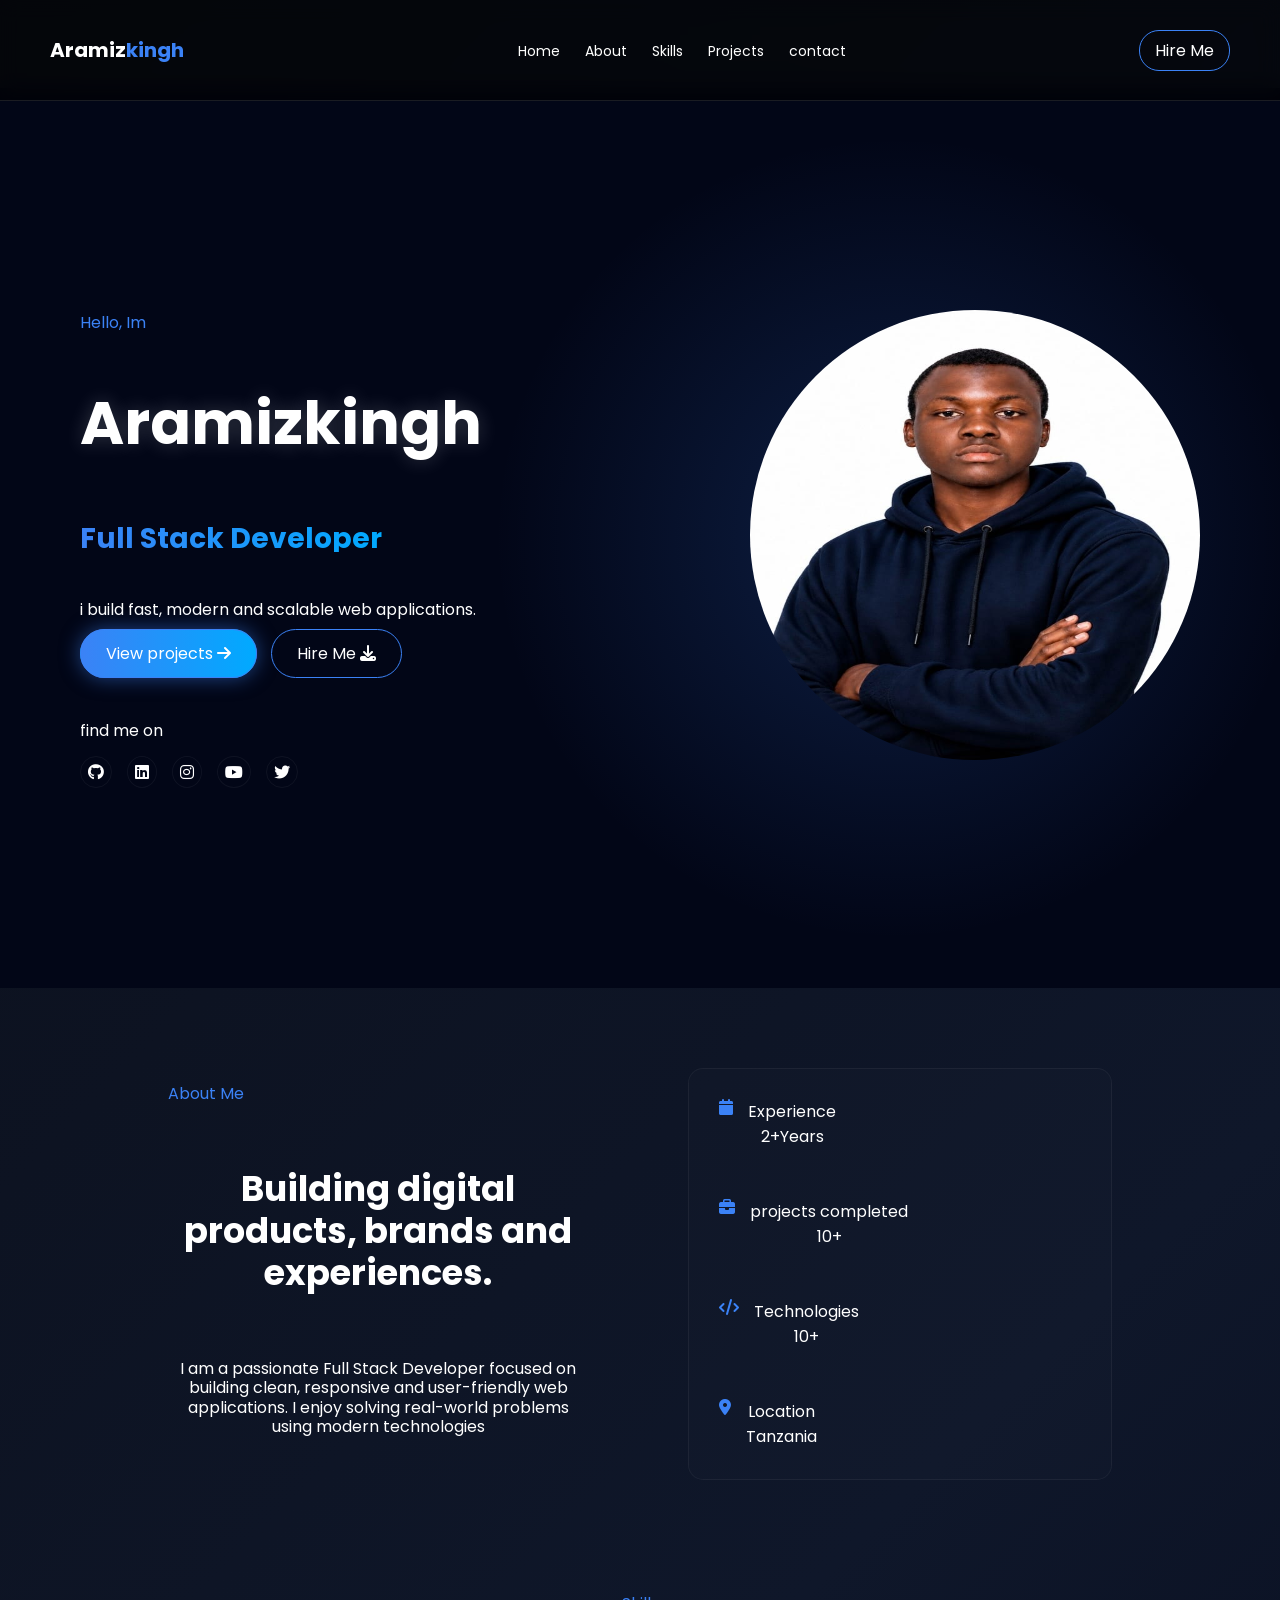
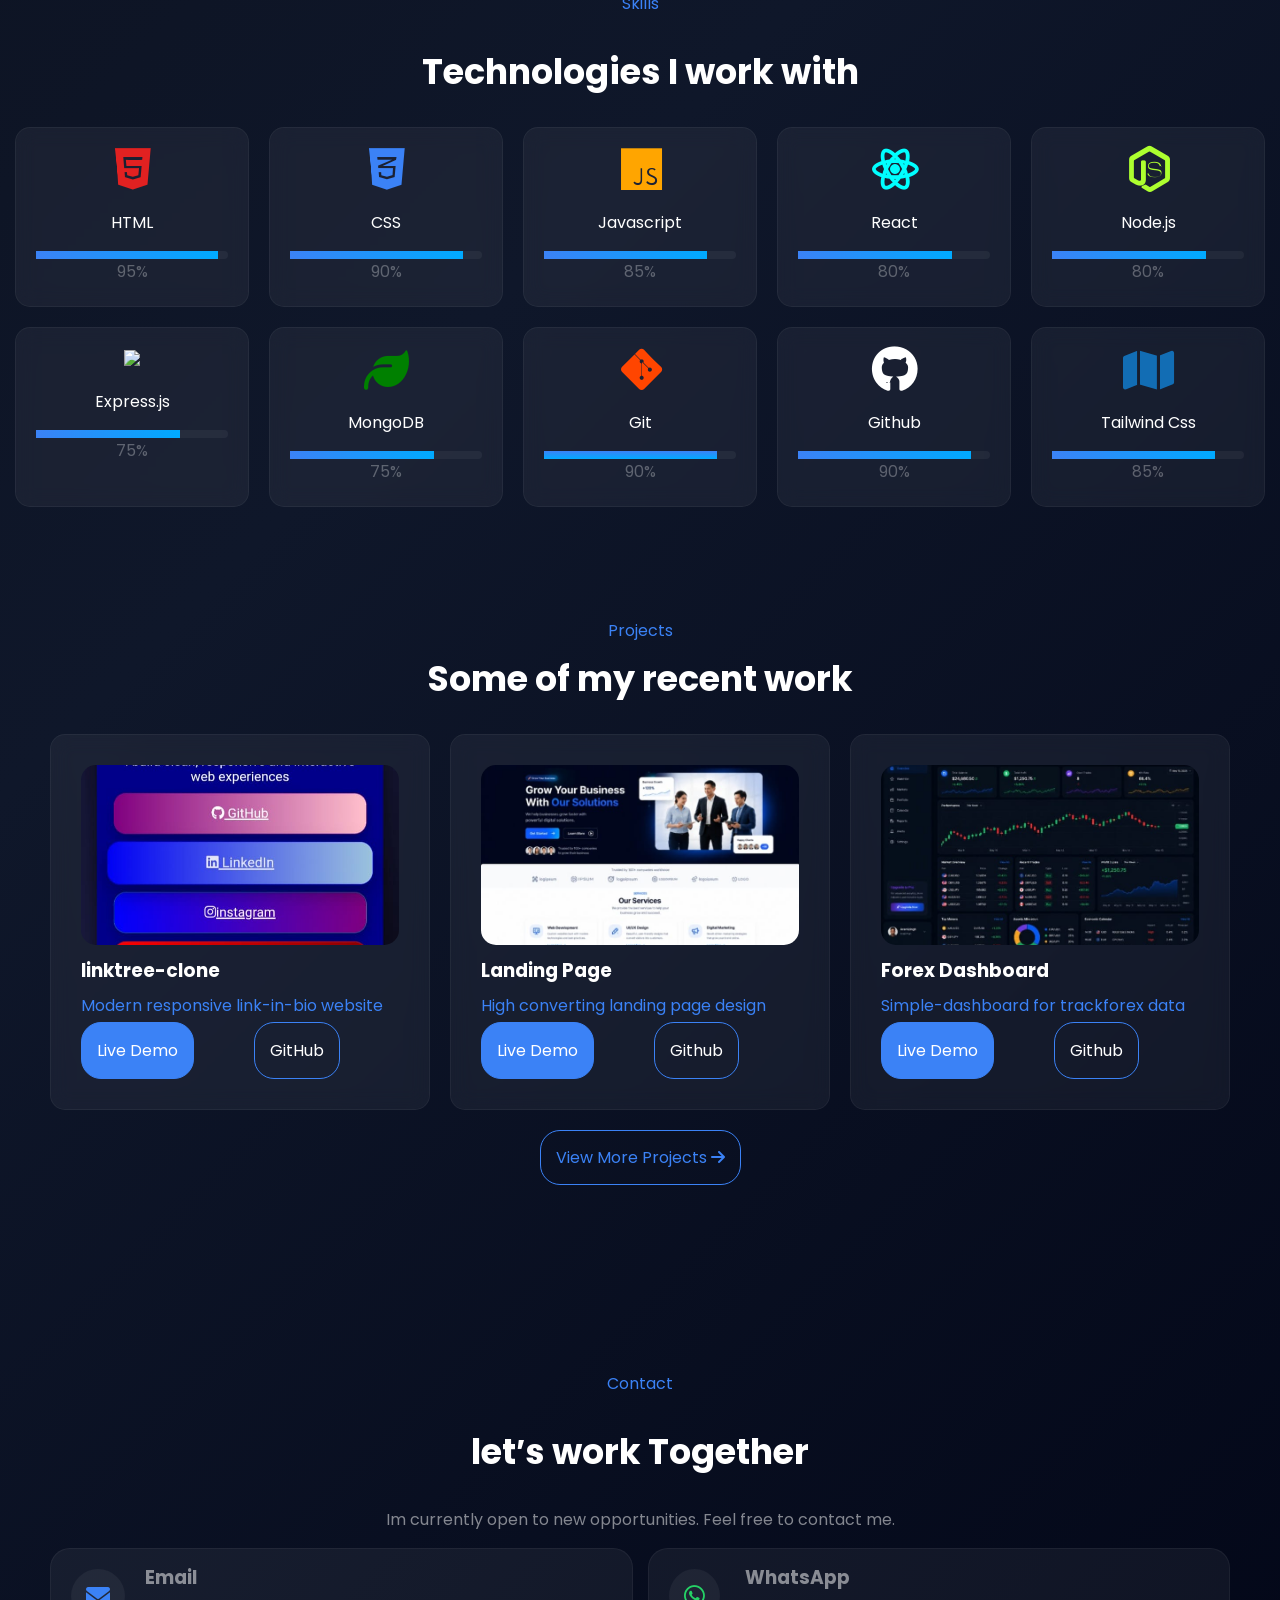
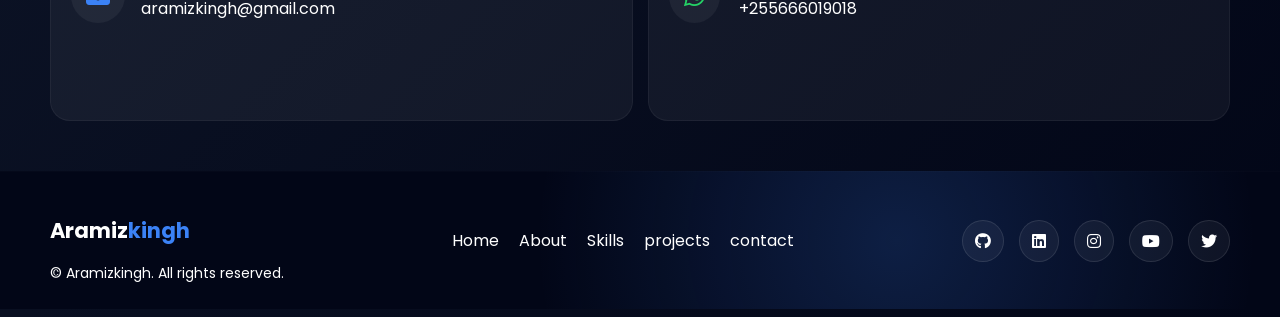
==== commit 704fa4e6: "improved the smooth navigation style.css" ====
--- a/index.html
+++ b/index.html
@@ -4,7 +4,7 @@
     <meta charset="UTF-8">
     <meta name="viewport" content="width=device-width, initial-scale=1.0">
     <link rel="stylesheet" href="https://cdnjs.cloudflare.com/ajax/libs/font-awesome/6.5.0/css/all.min.css">
-    <title>Aramizkingh portfolio website</title>
+    <title>aramizkingh.com</title>
     <link rel="stylesheet" href="style.css">
     <link href="https://fonts.googleapis.com/css2?family=Poppins:wght@300;400;600;700&display=swap" rel="stylesheet">
     </head>
@@ -35,8 +35,8 @@
             <h2><span>Full Stack Developer</span></h2>
             <p id="second">i build fast, modern and scalable web applications.</p>
             <div class="buttons">
-            <a href="#projects-section" target="_blank" rel="noopener noreferrer" id="view-project">View projects <i class="fas fa-arrow-right"></i></a>
-            <a href="#myContacts" target="_blank" rel="noopener noreferrer" id="hire">Hire Me <i class="fas fa-download"></i></a>
+            <a href="#projects-section" rel="noopener noreferrer" id="view-project">View projects <i class="fas fa-arrow-right"></i></a>
+            <a href="#myContacts" rel="noopener noreferrer" id="hire">Hire Me <i class="fas fa-download"></i></a>
             </div>
             <p class="findme"><span id="find">find me on</span></p>
             <div class="icons">
--- a/style.css
+++ b/style.css
@@ -1,5 +1,9 @@
 *{
     box-sizing:border-box;
+    margin-left: 0;
+}
+html{
+    scroll-behavior: smooth;
 }
 body{
     background:linear-gradient(135deg,#0b0f1a,#0f172a,#020617);
@@ -105,12 +109,15 @@
     opacity: 70px;
 }
 .buttons a{
-    gap:15px;
+    gap: 15px;
     border:1px solid #3b82f6;
     text-decoration: none;
     color:white;
     padding: 12px 25px;
     border-radius: 25px;
+}
+.buttons #hire{
+    margin-left: 10px;
 }
 #view-project{
     color:white;
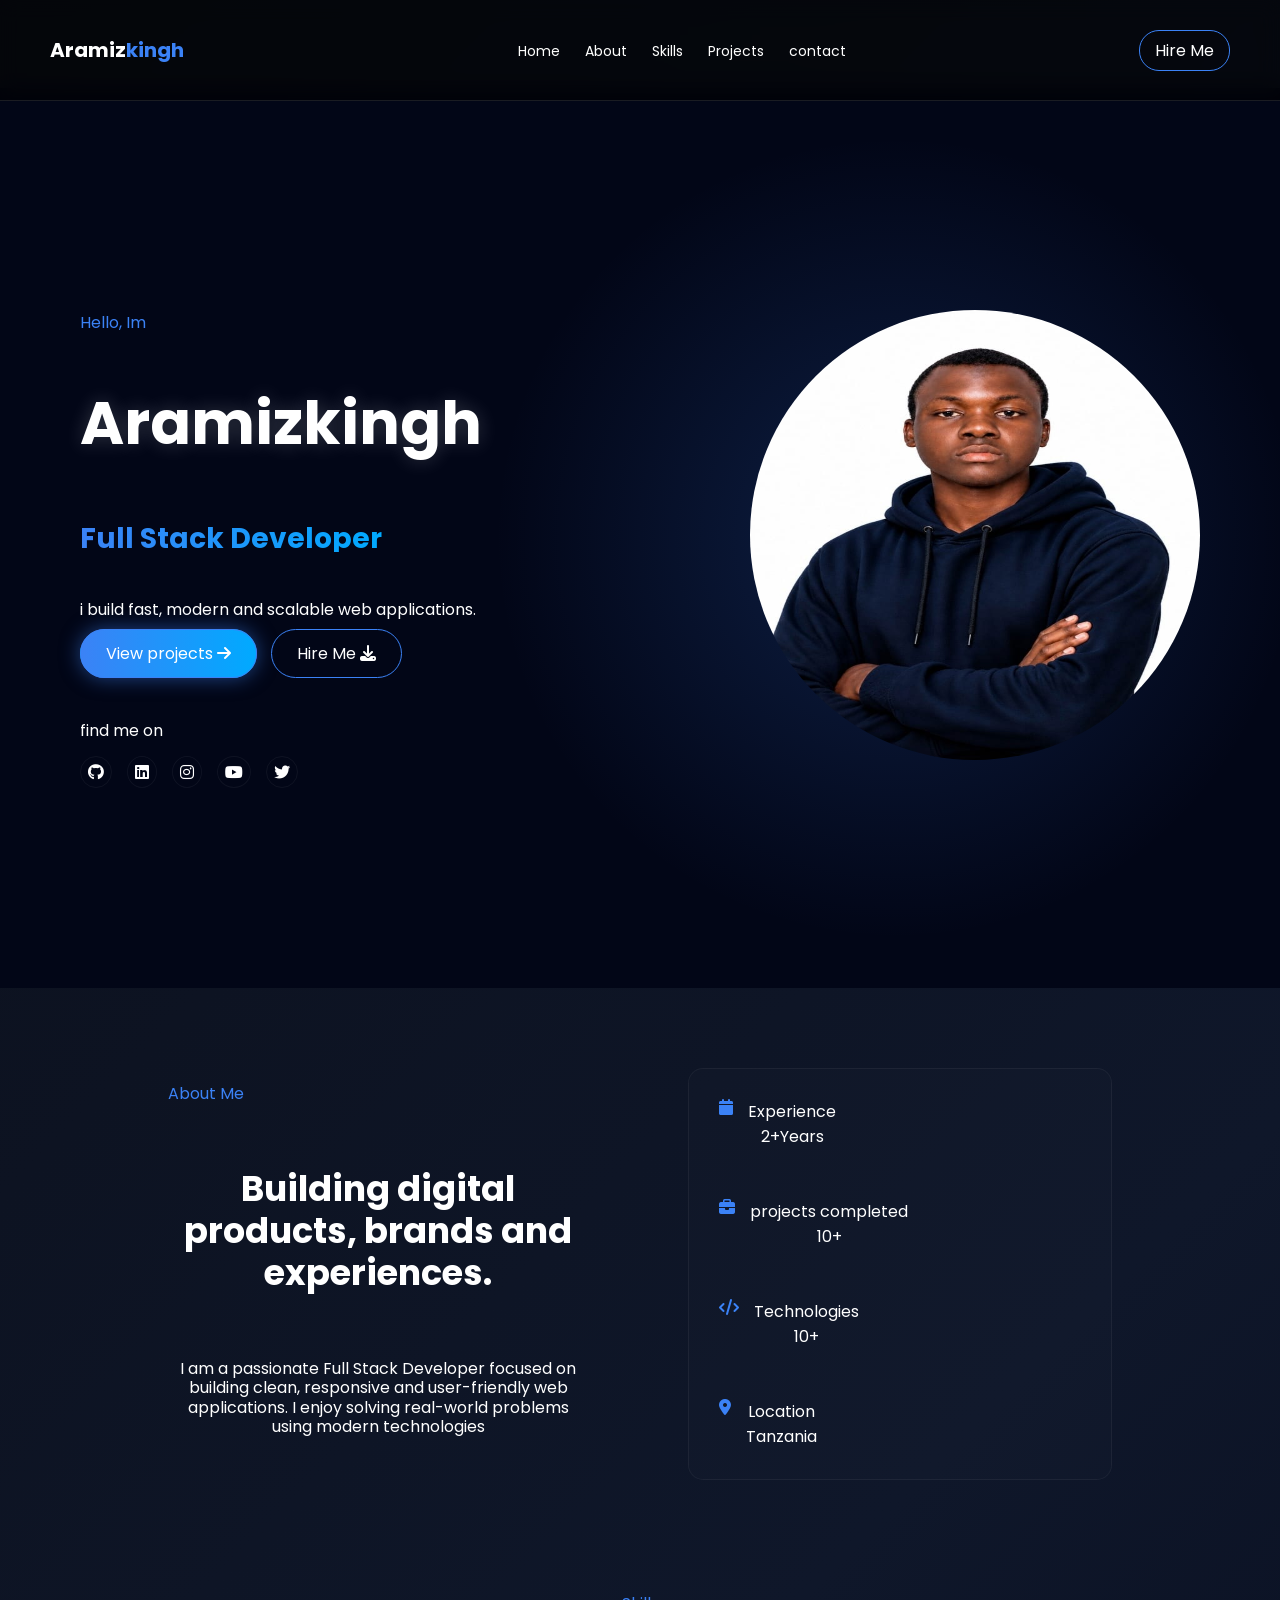
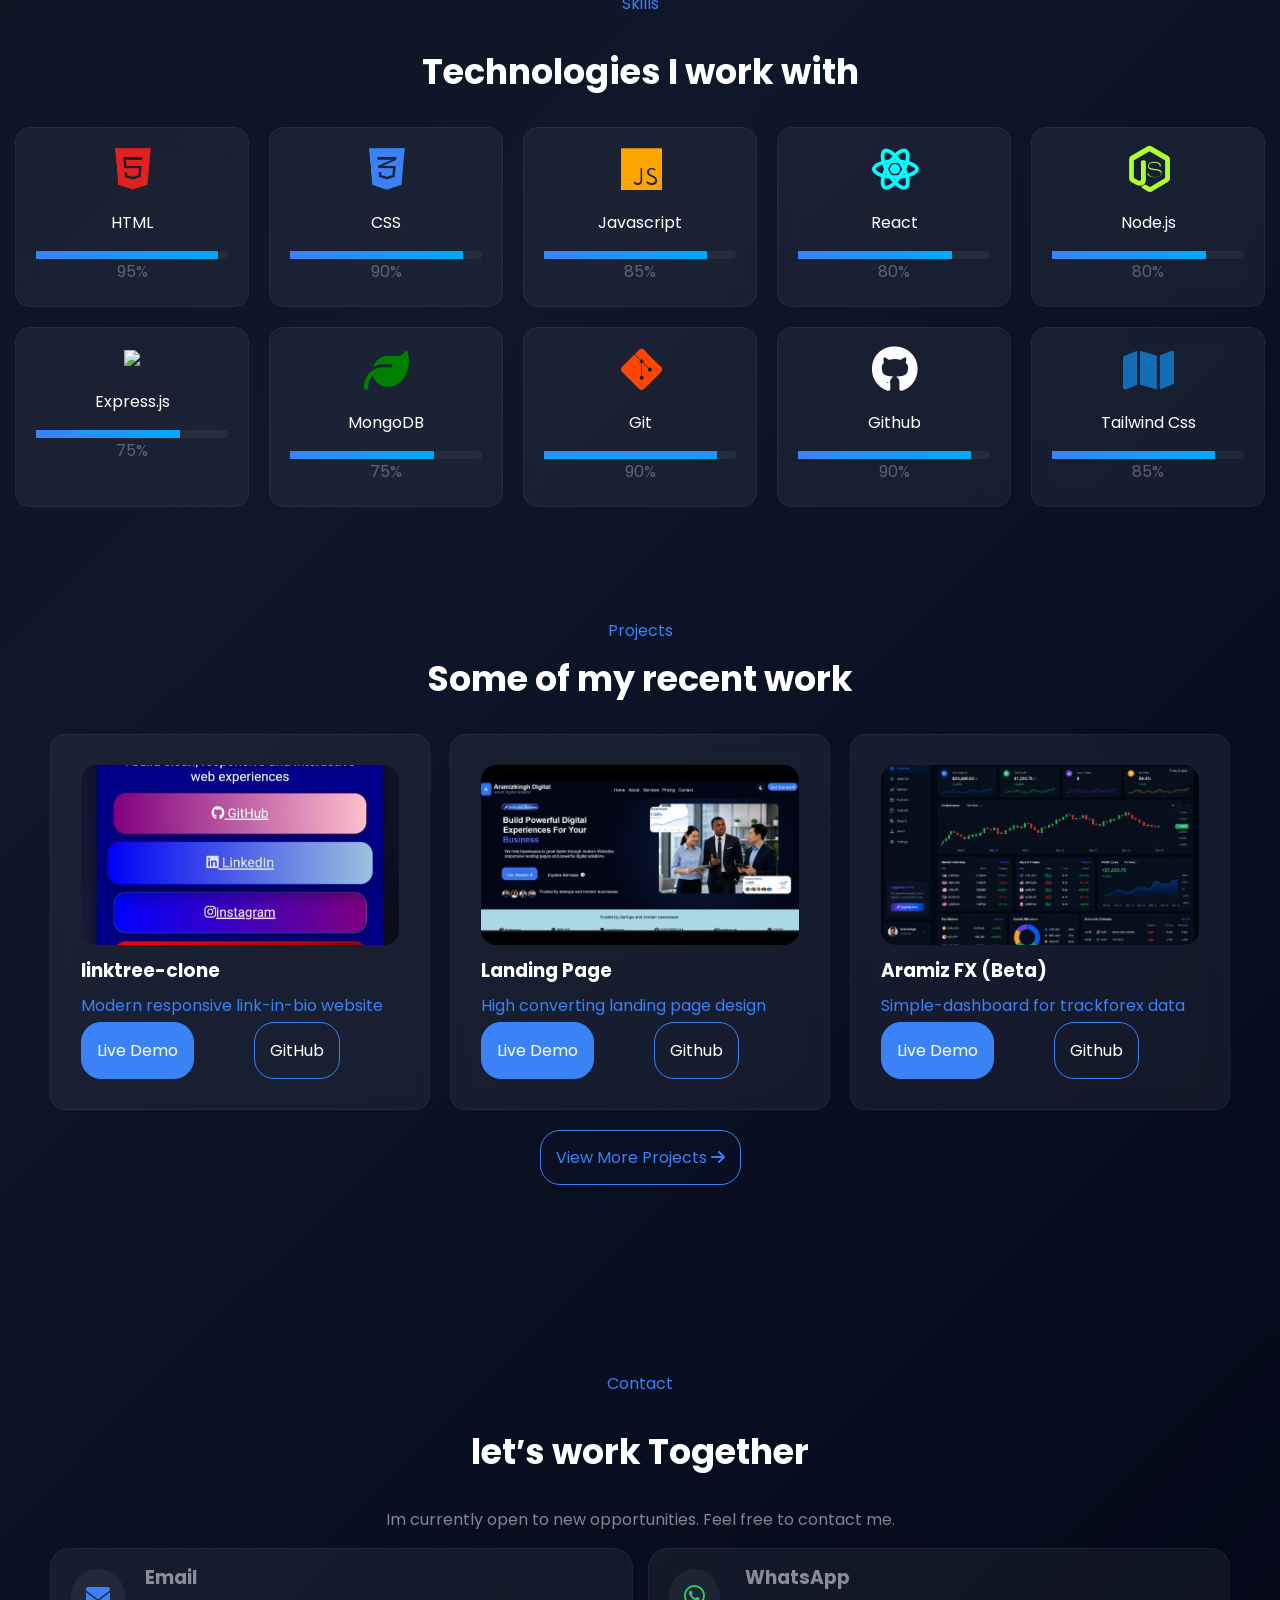
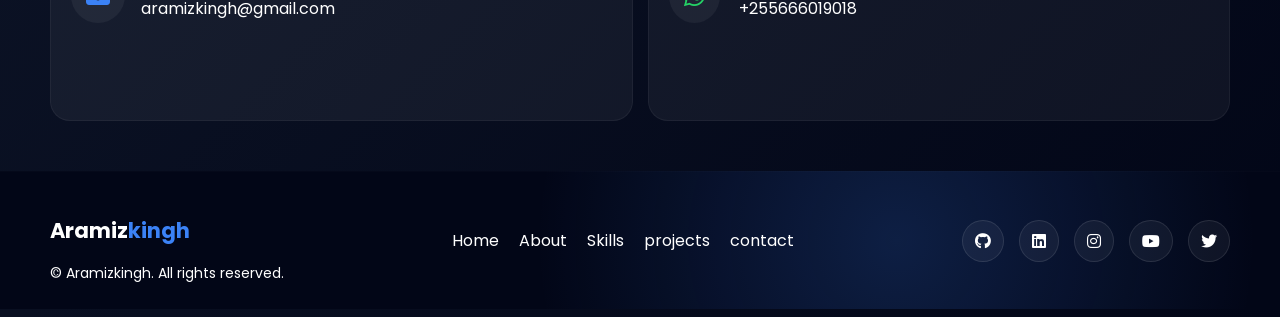
==== commit fe2725a1: "added an new feature in AramizFx(Beta)" ====
--- a/index.html
+++ b/index.html
@@ -188,18 +188,18 @@
                     <p class="project-p">High converting landing page design</p>
                 </div>
                 <div class="projects-button">
-                    <a href="project.html" class="livedemo-button">Live Demo</a>
-                    <a href="project.html" id="github-button">Github</a>
+                    <a href="https://aramizkingh.github.io/Landing-page/" class="livedemo-button">Live Demo</a>
+                    <a href="https://github.com/aramizkingh/Landing-page" id="github-button">Github</a>
                 </div>
             </div>
             <div class="project">
                 <img src="image/forex-dashboard.jpeg" class="photo">
                 <div class="projects-layout">
-                    <h3>Forex Dashboard</h3>
+                    <h3>Aramiz FX (Beta)</h3>
                     <p class="project-p">Simple-dashboard for trackforex data</p>
                 </div>
                 <div class="projects-button">
-                    <a href="project.html" class="livedemo-button">Live Demo</a>
+                    <a href="https://aramizkingh.github.io/Aramiz-FX-Beta-/" class="livedemo-button">Live Demo</a>
                     <a href="project.html" id="github-button">Github</a>
                 </div>
             </div>
